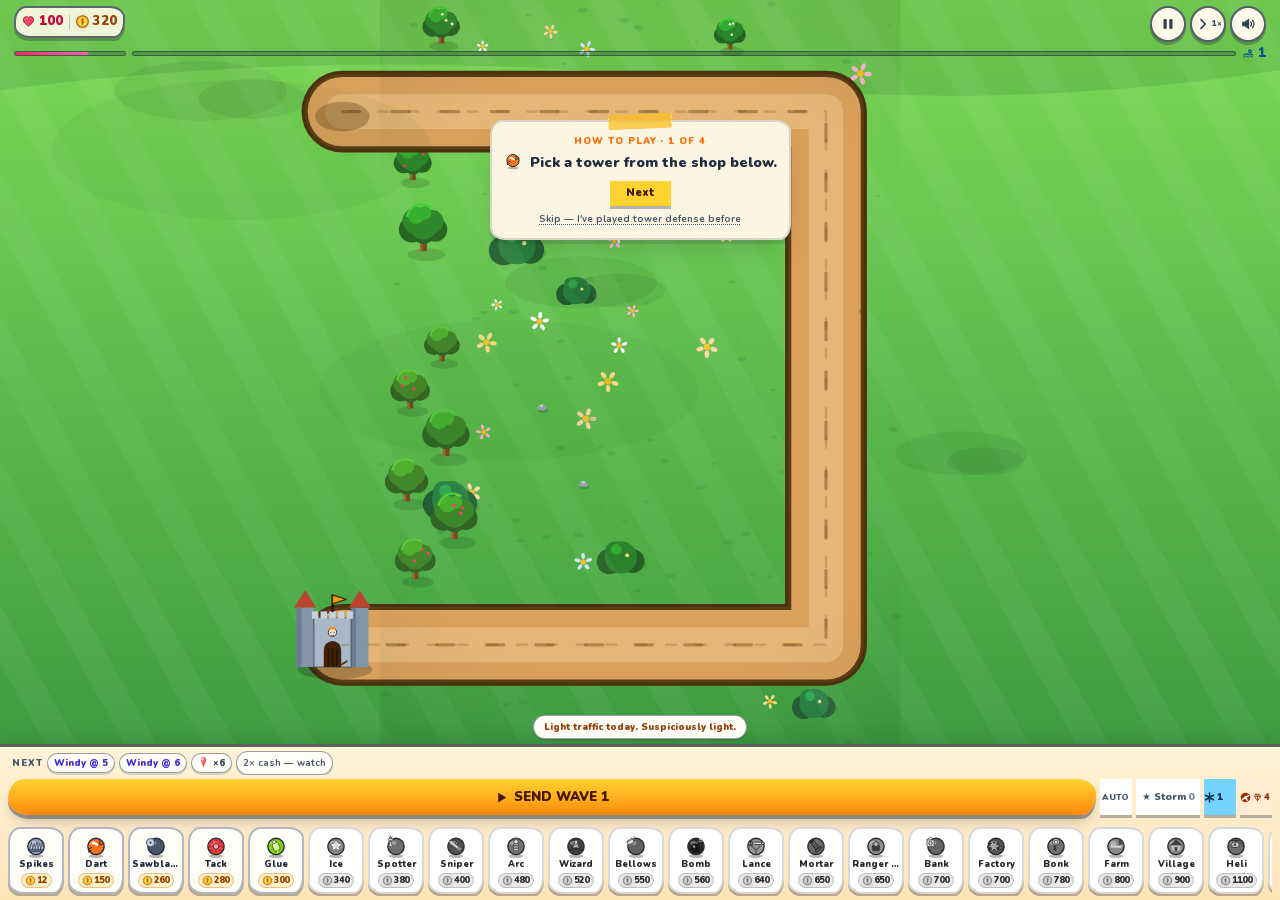
==== index.html @ fa5274ad "Deploy Balloon Burst 2.4.0 (from modern-tower-defense-app@1012076)" ====
<!doctype html>
<html lang="en">
  <head>
    <meta charset="UTF-8" />
    <meta name="viewport" content="width=device-width, initial-scale=1, viewport-fit=cover" />
    <meta name="theme-color" content="#57c9f5" />
    <meta name="apple-mobile-web-app-capable" content="yes" />
    <meta name="apple-mobile-web-app-status-bar-style" content="black-translucent" />
    <meta name="mobile-web-app-capable" content="yes" />
    <title>Balloon Burst: Tower Defense</title>
    <meta http-equiv="Content-Security-Policy" content="default-src 'self'; script-src 'self' 'sha256-spXCdUlXPp/9Qru5QuK7AdEMjbovnQ4/LPw3PvFLKKo='; style-src 'self' 'unsafe-inline'; img-src 'self' data:; font-src 'self'; connect-src 'self' data: blob:; media-src 'none'; object-src 'none'; base-uri 'self'; form-action 'none'; manifest-src 'self'" />
    <meta name="description" content="Pop them all before they reach the castle! A cheerful balloon-popping tower defense game." />
    <link rel="canonical" href="https://nickaisbitt.github.io/balloonburst-game/" />
    <script type="application/ld+json">
      {
        "@context": "https://schema.org",
        "@type": "VideoGame",
        "name": "Balloon Burst — Tower Defense",
        "url": "https://nickaisbitt.github.io/balloonburst-game/",
        "image": "https://nickaisbitt.github.io/balloonburst-game/og-image.png",
        "description": "A cheerful balloon-popping tower defense game across 123 handmade maps. Plays instantly in the browser, progress stays on your device.",
        "genre": ["Tower Defense", "Casual"],
        "gamePlatform": ["Web Browser"],
        "applicationCategory": "Game",
        "operatingSystem": "Any",
        "playMode": "SinglePlayer",
        "inLanguage": ["en", "es", "fr", "de"],
        "offers": { "@type": "Offer", "price": "0", "priceCurrency": "USD" },
        "author": { "@type": "Person", "name": "nickaisbitt" }
      }
    </script>
    <link rel="icon" type="image/svg+xml" href="data:image/svg+xml,%3Csvg xmlns='http://www.w3.org/2000/svg' viewBox='0 0 24 30'%3E%3Cpath d='M12 2 C19 2.4 20 12 12 22 C4 12 5 2.4 12 2 Z' fill='%23f43f5e'/%3E%3Cpath d='M10 21.4 L14 21.4 L12 25.6 Z' fill='%23c92b2b'/%3E%3Cellipse cx='8.6' cy='7.4' rx='2.4' ry='1.2' fill='rgba(255,255,255,0.75)' transform='rotate(-35 8.6 7.4)'/%3E%3C/svg%3E" />
    <link rel="apple-touch-icon" href="./icon-180.png" />
    <link rel="manifest" href="./manifest.webmanifest" />
    <!-- iOS standalone launch images (generated by scripts/make_startup_images.py
         from scripts/startup-card.html — re-run + re-paste this block when the
         boot paint visual changes). Missing matches fall back to a white flash,
         so the set covers the current-selling iOS lineup + recent iPhones +
         common iPads, portrait only. -->
    <link rel="apple-touch-startup-image" media="(device-width: 440px) and (device-height: 956px) and (-webkit-device-pixel-ratio: 3)" href="./startup/startup-1320x2868.png" />
    <link rel="apple-touch-startup-image" media="(device-width: 430px) and (device-height: 932px) and (-webkit-device-pixel-ratio: 3)" href="./startup/startup-1290x2796.png" />
    <link rel="apple-touch-startup-image" media="(device-width: 428px) and (device-height: 926px) and (-webkit-device-pixel-ratio: 3)" href="./startup/startup-1284x2778.png" />
    <link rel="apple-touch-startup-image" media="(device-width: 402px) and (device-height: 874px) and (-webkit-device-pixel-ratio: 3)" href="./startup/startup-1206x2622.png" />
    <link rel="apple-touch-startup-image" media="(device-width: 393px) and (device-height: 852px) and (-webkit-device-pixel-ratio: 3)" href="./startup/startup-1179x2556.png" />
    <link rel="apple-touch-startup-image" media="(device-width: 390px) and (device-height: 844px) and (-webkit-device-pixel-ratio: 3)" href="./startup/startup-1170x2532.png" />
    <link rel="apple-touch-startup-image" media="(device-width: 375px) and (device-height: 812px) and (-webkit-device-pixel-ratio: 3)" href="./startup/startup-1125x2436.png" />
    <link rel="apple-touch-startup-image" media="(device-width: 375px) and (device-height: 812px) and (-webkit-device-pixel-ratio: 2)" href="./startup/startup-750x1624.png" />
    <link rel="apple-touch-startup-image" media="(device-width: 414px) and (device-height: 896px) and (-webkit-device-pixel-ratio: 3)" href="./startup/startup-1242x2688.png" />
    <link rel="apple-touch-startup-image" media="(device-width: 414px) and (device-height: 896px) and (-webkit-device-pixel-ratio: 2)" href="./startup/startup-828x1792.png" />
    <link rel="apple-touch-startup-image" media="(device-width: 375px) and (device-height: 667px) and (-webkit-device-pixel-ratio: 2)" href="./startup/startup-750x1334.png" />
    <link rel="apple-touch-startup-image" media="(device-width: 744px) and (device-height: 1133px) and (-webkit-device-pixel-ratio: 2)" href="./startup/startup-1488x2266.png" />
    <link rel="apple-touch-startup-image" media="(device-width: 820px) and (device-height: 1180px) and (-webkit-device-pixel-ratio: 2)" href="./startup/startup-1640x2360.png" />
    <link rel="apple-touch-startup-image" media="(device-width: 834px) and (device-height: 1194px) and (-webkit-device-pixel-ratio: 2)" href="./startup/startup-1668x2388.png" />
    <link rel="apple-touch-startup-image" media="(device-width: 834px) and (device-height: 1210px) and (-webkit-device-pixel-ratio: 2)" href="./startup/startup-1668x2420.png" />
    <link rel="apple-touch-startup-image" media="(device-width: 1024px) and (device-height: 1366px) and (-webkit-device-pixel-ratio: 2)" href="./startup/startup-2048x2732.png" />
    <link rel="apple-touch-startup-image" media="(device-width: 1032px) and (device-height: 1376px) and (-webkit-device-pixel-ratio: 2)" href="./startup/startup-2064x2752.png" />
    <meta property="og:title" content="Balloon Burst" />
    <meta property="og:description" content="Cheerful balloon-popping tower defense. Pop them all before they reach the castle!" />
    <meta property="og:type" content="website" />
    <!-- og-image.png is regenerated by scripts/make_og_image.py (1200x630). -->
    <meta property="og:image" content="https://nickaisbitt.github.io/balloonburst-game/og-image.png" />
    <meta name="twitter:card" content="summary_large_image" />
    <meta name="twitter:title" content="Balloon Burst" />
    <meta name="twitter:description" content="Cheerful balloon-popping tower defense. Pop them all before they reach the castle!" />
    <meta name="twitter:image" content="https://nickaisbitt.github.io/balloonburst-game/og-image.png" />
    <style>
      /* First-paint chrome: match the sky (#57c9f5 = body sky in index.css)
         before React mounts. This rule must stay outside any cascade layer —
         index.css sets the same background in a "base" layer, and layered
         rules lose to unlayered ones regardless of sheet order. */
      html, body { margin: 0; background: #57c9f5; }
      #boot-logo {
        position: fixed; inset: 0; display: flex; flex-direction: column;
        align-items: center; justify-content: center; gap: 14px;
        font-family: system-ui, sans-serif; color: #fff;
        -webkit-user-select: none; user-select: none;
      }
      #boot-logo .b { animation: bootbob 1.1s ease-in-out infinite; }
      #boot-logo .b:nth-child(2) { animation-delay: 0.15s; }
      #boot-logo .b:nth-child(3) { animation-delay: 0.3s; }
      @keyframes bootbob { 0%,100% { transform: translateY(0); } 50% { transform: translateY(-8px); } }
      @media (prefers-reduced-motion: reduce) { #boot-logo .b { animation: none; } }
    </style>
    <script type="module" crossorigin src="./assets/index-CwzRM0l-.js"></script>
    <link rel="stylesheet" crossorigin href="./assets/index-DedmgFKP.css">
  </head>
  <body>
    <div id="root"></div>
    <!-- Crawlable + no-JS fallback (audit 49): the game is a full-screen
         canvas SPA, so this is the only static explanatory content. -->
    <noscript>
      <div style="max-width: 40rem; margin: 2rem auto; padding: 0 1.25rem; font-family: system-ui, sans-serif; color: #1e293b; line-height: 1.6;">
        <h1>Balloon Burst — Tower Defense</h1>
        <p>Balloon Burst is a free, cheerful balloon-popping tower defense game that plays right in your browser — no account, no download, nothing to install. JavaScript is required to play.</p>
        <h2>How to play</h2>
        <ul>
          <li>Balloons follow the path toward your castle. Tap a tower, then tap the map to place it — every balloon you pop earns cash.</li>
          <li>Spend cash on more towers or upgrades. 20 towers, from simple darts to spike factories, wizards and heroes.</li>
          <li>Survive every wave to win the map. 123 handmade maps across 10 worlds, three difficulties, daily challenges, weekly cups and weekend tournaments.</li>
        </ul>
        <h2>Features</h2>
        <ul>
          <li>Plays instantly, even on older phones — one small file, no loading screens.</li>
          <li>Your progress stays on your device. No account, no sign-up, no tracking on the web version.</li>
          <li>Offline-friendly: install it as an app and it runs without a network.</li>
          <li>Available in English, Español, Français and Deutsch.</li>
        </ul>
      </div>
    </noscript>
    <div id="boot-logo" aria-hidden="true">
      <svg width="88" height="106" viewBox="0 0 88 106">
        <g class="b"><path d="M16 4 C30 5 31 20 16 36 C1 20 2 5 16 4 Z" fill="#f43f5e"/><path d="M13 33 L19 33 L16 41 Z" fill="#c92b2b"/><ellipse cx="10.5" cy="11.5" rx="4.4" ry="2.2" fill="rgba(255,255,255,0.75)" transform="rotate(-35 10.5 11.5)"/></g>
        <g class="b"><path d="M44 4 C58 5 59 20 44 36 C29 20 30 5 44 4 Z" fill="#fbbf24"/><path d="M41 33 L47 33 L44 41 Z" fill="#d97706"/><ellipse cx="38.5" cy="11.5" rx="4.4" ry="2.2" fill="rgba(255,255,255,0.75)" transform="rotate(-35 38.5 11.5)"/></g>
        <g class="b"><path d="M72 4 C86 5 87 20 72 36 C57 20 58 5 72 4 Z" fill="#38bdf8"/><path d="M69 33 L75 33 L72 41 Z" fill="#0284c7"/><ellipse cx="66.5" cy="11.5" rx="4.4" ry="2.2" fill="rgba(255,255,255,0.75)" transform="rotate(-35 66.5 11.5)"/></g>
      </svg>
      <div style="font-weight:900; font-size:15px; letter-spacing:0.14em;">BALLOON BURST</div>
    </div>
    <script>
      // Remove the boot paint the moment React takes over.
      window.addEventListener("DOMContentLoaded", function () {
        requestAnimationFrame(function () {
          requestAnimationFrame(function () {
            var b = document.getElementById("boot-logo");
            if (b) b.remove();
          });
        });
      });
    </script>
  </body>
</html>
---- assets/index-DedmgFKP.css ----
@layer properties{@supports (((-webkit-hyphens:none)) and (not (margin-trim:inline))) or ((-moz-orient:inline) and (not (color:rgb(from red r g b)))){*,:before,:after,::backdrop{--tw-translate-x:0;--tw-translate-y:0;--tw-translate-z:0;--tw-scale-x:1;--tw-scale-y:1;--tw-scale-z:1;--tw-rotate-x:initial;--tw-rotate-y:initial;--tw-rotate-z:initial;--tw-skew-x:initial;--tw-skew-y:initial;--tw-scroll-snap-strictness:proximity;--tw-space-y-reverse:0;--tw-border-style:solid;--tw-gradient-position:initial;--tw-gradient-from:#0000;--tw-gradient-via:#0000;--tw-gradient-to:#0000;--tw-gradient-stops:initial;--tw-gradient-via-stops:initial;--tw-gradient-from-position:0%;--tw-gradient-via-position:50%;--tw-gradient-to-position:100%;--tw-leading:initial;--tw-font-weight:initial;--tw-tracking:initial;--tw-ordinal:initial;--tw-slashed-zero:initial;--tw-numeric-figure:initial;--tw-numeric-spacing:initial;--tw-numeric-fraction:initial;--tw-shadow:0 0 #0000;--tw-shadow-color:initial;--tw-shadow-alpha:100%;--tw-inset-shadow:0 0 #0000;--tw-inset-shadow-color:initial;--tw-inset-shadow-alpha:100%;--tw-ring-color:initial;--tw-ring-shadow:0 0 #0000;--tw-inset-ring-color:initial;--tw-inset-ring-shadow:0 0 #0000;--tw-ring-inset:initial;--tw-ring-offset-width:0px;--tw-ring-offset-color:#fff;--tw-ring-offset-shadow:0 0 #0000;--tw-outline-style:solid;--tw-blur:initial;--tw-brightness:initial;--tw-contrast:initial;--tw-grayscale:initial;--tw-hue-rotate:initial;--tw-invert:initial;--tw-opacity:initial;--tw-saturate:initial;--tw-sepia:initial;--tw-drop-shadow:initial;--tw-drop-shadow-color:initial;--tw-drop-shadow-alpha:100%;--tw-drop-shadow-size:initial;--tw-backdrop-blur:initial;--tw-backdrop-brightness:initial;--tw-backdrop-contrast:initial;--tw-backdrop-grayscale:initial;--tw-backdrop-hue-rotate:initial;--tw-backdrop-invert:initial;--tw-backdrop-opacity:initial;--tw-backdrop-saturate:initial;--tw-backdrop-sepia:initial;--tw-duration:initial;--tw-ease:initial}}}@layer theme{:root,:host{--font-sans:"Nunito",ui-sans-serif,system-ui,-apple-system,sans-serif;--font-mono:ui-monospace,SFMono-Regular,Menlo,Monaco,Consolas,"Liberation Mono","Courier New",monospace;--color-red-600:oklch(57.7% .245 27.325);--color-orange-100:oklch(95.4% .038 75.164);--color-orange-300:oklch(83.7% .128 66.29);--color-orange-400:oklch(75% .183 55.934);--color-orange-500:oklch(70.5% .213 47.604);--color-orange-600:oklch(64.6% .222 41.116);--color-orange-700:oklch(55.3% .195 38.402);--color-orange-800:oklch(47% .157 37.304);--color-orange-900:oklch(40.8% .123 38.172);--color-orange-950:oklch(26.6% .079 36.259);--color-amber-50:oklch(98.7% .022 95.277);--color-amber-100:oklch(96.2% .059 95.617);--color-amber-200:oklch(92.4% .12 95.746);--color-amber-300:oklch(87.9% .169 91.605);--color-amber-400:oklch(82.8% .189 84.429);--color-amber-600:oklch(66.6% .179 58.318);--color-amber-700:oklch(55.5% .163 48.998);--color-amber-800:oklch(47.3% .137 46.201);--color-amber-900:oklch(41.4% .112 45.904);--color-amber-950:oklch(27.9% .077 45.635);--color-emerald-50:oklch(97.9% .021 166.113);--color-emerald-100:oklch(95% .052 163.051);--color-emerald-200:oklch(90.5% .093 164.15);--color-emerald-300:oklch(84.5% .143 164.978);--color-emerald-400:oklch(76.5% .177 163.223);--color-emerald-500:oklch(69.6% .17 162.48);--color-emerald-600:oklch(59.6% .145 163.225);--color-emerald-700:oklch(50.8% .118 165.612);--color-emerald-800:oklch(43.2% .095 166.913);--color-emerald-900:oklch(37.8% .077 168.94);--color-emerald-950:oklch(26.2% .051 172.552);--color-teal-100:oklch(95.3% .051 180.801);--color-teal-200:oklch(91% .096 180.426);--color-teal-700:oklch(51.1% .096 186.391);--color-teal-800:oklch(43.7% .078 188.216);--color-teal-900:oklch(38.6% .063 188.416);--color-cyan-700:oklch(52% .105 223.128);--color-sky-50:oklch(97.7% .013 236.62);--color-sky-100:oklch(95.1% .026 236.824);--color-sky-200:oklch(90.1% .058 230.902);--color-sky-300:oklch(82.8% .111 230.318);--color-sky-400:oklch(74.6% .16 232.661);--color-sky-500:oklch(68.5% .169 237.323);--color-sky-600:oklch(58.8% .158 241.966);--color-sky-700:oklch(50% .134 242.749);--color-sky-800:oklch(44.3% .11 240.79);--color-sky-900:oklch(39.1% .09 240.876);--color-sky-950:oklch(29.3% .066 243.157);--color-indigo-50:oklch(96.2% .018 272.314);--color-indigo-100:oklch(93% .034 272.788);--color-indigo-200:oklch(87% .065 274.039);--color-indigo-400:oklch(67.3% .182 276.935);--color-indigo-500:oklch(58.5% .233 277.117);--color-indigo-600:oklch(51.1% .262 276.966);--color-indigo-700:oklch(45.7% .24 277.023);--color-indigo-800:oklch(39.8% .195 277.366);--color-indigo-900:oklch(35.9% .144 278.697);--color-indigo-950:oklch(25.7% .09 281.288);--color-violet-500:oklch(60.6% .25 292.717);--color-purple-100:oklch(94.6% .033 307.174);--color-purple-300:oklch(82.7% .119 306.383);--color-purple-700:oklch(49.6% .265 301.924);--color-purple-800:oklch(43.8% .218 303.724);--color-purple-900:oklch(38.1% .176 304.987);--color-purple-950:oklch(29.1% .149 302.717);--color-pink-400:oklch(71.8% .202 349.761);--color-rose-50:oklch(96.9% .015 12.422);--color-rose-100:oklch(94.1% .03 12.58);--color-rose-200:oklch(89.2% .058 10.001);--color-rose-300:oklch(81% .117 11.638);--color-rose-400:oklch(71.2% .194 13.428);--color-rose-500:oklch(64.5% .246 16.439);--color-rose-600:oklch(58.6% .253 17.585);--color-rose-700:oklch(51.4% .222 16.935);--color-rose-800:oklch(45.5% .188 13.697);--color-rose-900:oklch(41% .159 10.272);--color-rose-950:oklch(27.1% .105 12.094);--color-slate-50:oklch(98.4% .003 247.858);--color-slate-100:oklch(96.8% .007 247.896);--color-slate-200:oklch(92.9% .013 255.508);--color-slate-300:oklch(86.9% .022 252.894);--color-slate-400:oklch(70.4% .04 256.788);--color-slate-500:oklch(55.4% .046 257.417);--color-slate-600:oklch(44.6% .043 257.281);--color-slate-700:oklch(37.2% .044 257.287);--color-slate-800:oklch(27.9% .041 260.031);--color-slate-900:oklch(20.8% .042 265.755);--color-black:#000;--color-white:#fff;--spacing:.25rem;--container-sm:24rem;--text-xs:.75rem;--text-xs--line-height:calc(1/.75);--text-sm:.875rem;--text-sm--line-height:calc(1.25/.875);--text-base:1rem;--text-base--line-height: 1.5 ;--text-lg:1.125rem;--text-lg--line-height:calc(1.75/1.125);--text-xl:1.25rem;--text-xl--line-height:calc(1.75/1.25);--text-2xl:1.5rem;--text-2xl--line-height:calc(2/1.5);--text-3xl:1.875rem;--text-3xl--line-height: 1.2 ;--font-weight-bold:700;--font-weight-black:900;--tracking-wide:.025em;--tracking-wider:.05em;--tracking-widest:.1em;--leading-tight:1.25;--leading-snug:1.375;--radius-sm:.25rem;--radius-md:.375rem;--radius-lg:.5rem;--radius-xl:.75rem;--radius-2xl:1rem;--radius-3xl:1.5rem;--drop-shadow-sm:0 1px 2px #00000026;--drop-shadow-lg:0 4px 4px #00000026;--ease-in:cubic-bezier(.4,0,1,1);--ease-out:cubic-bezier(0,0,.2,1);--ease-in-out:cubic-bezier(.4,0,.2,1);--animate-ping:ping 1s cubic-bezier(0,0,.2,1)infinite;--animate-pulse:pulse 2s cubic-bezier(.4,0,.6,1)infinite;--default-transition-duration:.15s;--default-transition-timing-function:cubic-bezier(.4,0,.2,1);--default-font-family:var(--font-sans);--default-mono-font-family:var(--font-mono);--font-display:"Fredoka","Nunito",ui-sans-serif,system-ui,sans-serif;--animate-float:float 6s ease-in-out infinite;--animate-float-slow:float 9s ease-in-out infinite;--animate-pop:pop .35s cubic-bezier(.34,1.56,.64,1);--animate-rise:rise .5s cubic-bezier(.22,1,.36,1);--animate-drift:drift 26s linear infinite alternate;--animate-drift-slow:drift 38s linear infinite alternate;--animate-wag:wag 1.6s ease-in-out infinite;--animate-menufloat:menufloat 11s ease-in-out infinite;--animate-skybob:skybob 5.5s ease-in-out infinite;--animate-skybob-slow:skybob 8s ease-in-out infinite}}@layer base{*,:after,:before,::backdrop{box-sizing:border-box;border:0 solid;margin:0;padding:0}::file-selector-button{box-sizing:border-box;border:0 solid;margin:0;padding:0}html,:host{-webkit-text-size-adjust:100%;tab-size:4;line-height:1.5;font-family:var(--default-font-family,ui-sans-serif,system-ui,sans-serif,"Apple Color Emoji","Segoe UI Emoji","Segoe UI Symbol","Noto Color Emoji");font-feature-settings:var(--default-font-feature-settings,normal);font-variation-settings:var(--default-font-variation-settings,normal);-webkit-tap-highlight-color:transparent}hr{height:0;color:inherit;border-top-width:1px}abbr:where([title]){-webkit-text-decoration:underline dotted;text-decoration:underline dotted}h1,h2,h3,h4,h5,h6{font-size:inherit;font-weight:inherit}a{color:inherit;-webkit-text-decoration:inherit;text-decoration:inherit}b,strong{font-weight:bolder}code,kbd,samp,pre{font-family:var(--default-mono-font-family,ui-monospace,SFMono-Regular,Menlo,Monaco,Consolas,"Liberation Mono","Courier New",monospace);font-feature-settings:var(--default-mono-font-feature-settings,normal);font-variation-settings:var(--default-mono-font-variation-settings,normal);font-size:1em}small{font-size:80%}sub,sup{vertical-align:baseline;font-size:75%;line-height:0;position:relative}sub{bottom:-.25em}sup{top:-.5em}table{text-indent:0;border-color:inherit;border-collapse:collapse}:-moz-focusring{outline:auto}progress{vertical-align:baseline}summary{display:list-item}ol,ul,menu{list-style:none}img,svg,video,canvas,audio,iframe,embed,object{vertical-align:middle;display:block}img,video{max-width:100%;height:auto}button,input,select,optgroup,textarea{font:inherit;font-feature-settings:inherit;font-variation-settings:inherit;letter-spacing:inherit;color:inherit;opacity:1;background-color:#0000;border-radius:0}::file-selector-button{font:inherit;font-feature-settings:inherit;font-variation-settings:inherit;letter-spacing:inherit;color:inherit;opacity:1;background-color:#0000;border-radius:0}:where(select:is([multiple],[size])) optgroup{font-weight:bolder}:where(select:is([multiple],[size])) optgroup option{padding-inline-start:20px}::file-selector-button{margin-inline-end:4px}::placeholder{opacity:1}@supports (not ((-webkit-appearance:-apple-pay-button))) or (contain-intrinsic-size:1px){::placeholder{color:currentColor}@supports (color:color-mix(in lab,red,red)){::placeholder{color:color-mix(in oklab,currentcolor 50%,transparent)}}}textarea{resize:vertical}::-webkit-search-decoration{-webkit-appearance:none}::-webkit-date-and-time-value{min-height:1lh;text-align:inherit}::-webkit-datetime-edit{display:inline-flex}::-webkit-datetime-edit-fields-wrapper{padding:0}::-webkit-datetime-edit{padding-block:0}::-webkit-datetime-edit-year-field{padding-block:0}::-webkit-datetime-edit-month-field{padding-block:0}::-webkit-datetime-edit-day-field{padding-block:0}::-webkit-datetime-edit-hour-field{padding-block:0}::-webkit-datetime-edit-minute-field{padding-block:0}::-webkit-datetime-edit-second-field{padding-block:0}::-webkit-datetime-edit-millisecond-field{padding-block:0}::-webkit-datetime-edit-meridiem-field{padding-block:0}::-webkit-calendar-picker-indicator{line-height:1}:-moz-ui-invalid{box-shadow:none}button,input:where([type=button],[type=reset],[type=submit]){appearance:button}::file-selector-button{appearance:button}::-webkit-inner-spin-button{height:auto}::-webkit-outer-spin-button{height:auto}[hidden]:where(:not([hidden=until-found])){display:none!important}html,body,#root{height:100%}body{font-family:var(--font-sans);color:#fff;overscroll-behavior:none;-webkit-font-smoothing:antialiased;text-rendering:optimizeLegibility;background-color:#57c9f5;margin:0}*{-webkit-tap-highlight-color:transparent}}@layer components;@layer utilities{.pointer-events-auto{pointer-events:auto}.pointer-events-none{pointer-events:none}.collapse{visibility:collapse}.invisible{visibility:hidden}.invisible\!{visibility:hidden!important}.visible{visibility:visible}.sr-only{clip-path:inset(50%);white-space:nowrap;border-width:0;width:1px;height:1px;margin:-1px;padding:0;position:absolute;overflow:hidden}.absolute{position:absolute}.fixed{position:fixed}.relative{position:relative}.static{position:static}.sticky{position:sticky}.inset-0{inset:calc(var(--spacing)*0)}.inset-x-0{inset-inline:calc(var(--spacing)*0)}.inset-x-1\.5{inset-inline:calc(var(--spacing)*1.5)}.-top-1{top:calc(var(--spacing)*-1)}.-top-1\.5{top:calc(var(--spacing)*-1.5)}.-top-2{top:calc(var(--spacing)*-2)}.-top-3\.5{top:calc(var(--spacing)*-3.5)}.-top-4{top:calc(var(--spacing)*-4)}.-top-8{top:calc(var(--spacing)*-8)}.-top-\[7px\]{top:-7px}.top-0{top:calc(var(--spacing)*0)}.top-0\.5{top:calc(var(--spacing)*.5)}.top-1{top:calc(var(--spacing)*1)}.top-1\.5{top:calc(var(--spacing)*1.5)}.top-1\/2{top:50%}.top-3{top:calc(var(--spacing)*3)}.top-5{top:calc(var(--spacing)*5)}.top-10{top:calc(var(--spacing)*10)}.top-\[5\%\]{top:5%}.top-\[6px\]{top:6px}.top-\[14px\]{top:14px}.top-\[16\%\]{top:16%}.top-\[16px\]{top:16px}.top-\[24px\]{top:24px}.top-\[38px\]{top:38px}.top-full{top:100%}.-right-1{right:calc(var(--spacing)*-1)}.-right-1\.5{right:calc(var(--spacing)*-1.5)}.right-0{right:calc(var(--spacing)*0)}.right-0\.5{right:calc(var(--spacing)*.5)}.right-1{right:calc(var(--spacing)*1)}.right-1\.5{right:calc(var(--spacing)*1.5)}.right-2{right:calc(var(--spacing)*2)}.right-3{right:calc(var(--spacing)*3)}.right-\[-10\%\]{right:-10%}.right-\[-30px\]{right:-30px}.right-\[1px\]{right:1px}.right-\[13px\]{right:13px}.right-\[16px\]{right:16px}.right-\[48px\]{right:48px}.-bottom-16{bottom:calc(var(--spacing)*-16)}.-bottom-24{bottom:calc(var(--spacing)*-24)}.bottom-0{bottom:calc(var(--spacing)*0)}.bottom-2{bottom:calc(var(--spacing)*2)}.bottom-\[2px\]{bottom:2px}.left-0{left:calc(var(--spacing)*0)}.left-1\/2{left:50%}.left-2{left:calc(var(--spacing)*2)}.left-3{left:calc(var(--spacing)*3)}.left-\[2px\]{left:2px}.left-\[6px\]{left:6px}.left-\[17px\]{left:17px}.z-10{z-index:10}.z-20{z-index:20}.z-30{z-index:30}.z-40{z-index:40}.z-50{z-index:50}.z-\[5\]{z-index:5}.z-\[60\]{z-index:60}.z-\[65\]{z-index:65}.z-\[70\]{z-index:70}.order-first{order:-9999}.container{width:100%}@media(min-width:40rem){.container{max-width:40rem}}@media(min-width:48rem){.container{max-width:48rem}}@media(min-width:64rem){.container{max-width:64rem}}@media(min-width:80rem){.container{max-width:80rem}}@media(min-width:96rem){.container{max-width:96rem}}.m-auto{margin:auto}.mx-1{margin-inline:calc(var(--spacing)*1)}.mx-auto{margin-inline:auto}.-mt-11{margin-top:calc(var(--spacing)*-11)}.-mt-12{margin-top:calc(var(--spacing)*-12)}.mt-0\.5{margin-top:calc(var(--spacing)*.5)}.mt-1{margin-top:calc(var(--spacing)*1)}.mt-1\.5{margin-top:calc(var(--spacing)*1.5)}.mt-2{margin-top:calc(var(--spacing)*2)}.mt-2\.5{margin-top:calc(var(--spacing)*2.5)}.mt-3{margin-top:calc(var(--spacing)*3)}.mt-3\.5{margin-top:calc(var(--spacing)*3.5)}.mt-4{margin-top:calc(var(--spacing)*4)}.mt-5{margin-top:calc(var(--spacing)*5)}.mr-1{margin-right:calc(var(--spacing)*1)}.mr-1\.5{margin-right:calc(var(--spacing)*1.5)}.-mb-1{margin-bottom:calc(var(--spacing)*-1)}.mb-0\.5{margin-bottom:calc(var(--spacing)*.5)}.mb-1{margin-bottom:calc(var(--spacing)*1)}.mb-1\.5{margin-bottom:calc(var(--spacing)*1.5)}.mb-2{margin-bottom:calc(var(--spacing)*2)}.mb-2\.5{margin-bottom:calc(var(--spacing)*2.5)}.mb-3{margin-bottom:calc(var(--spacing)*3)}.mb-5{margin-bottom:calc(var(--spacing)*5)}.ml-0\.5{margin-left:calc(var(--spacing)*.5)}.ml-1{margin-left:calc(var(--spacing)*1)}.ml-1\.5{margin-left:calc(var(--spacing)*1.5)}.ml-auto{margin-left:auto}.line-clamp-2{-webkit-line-clamp:2;-webkit-box-orient:vertical;display:-webkit-box;overflow:hidden}.block{display:block}.contents{display:contents}.flex{display:flex}.grid{display:grid}.hidden{display:none}.inline{display:inline}.inline-block{display:inline-block}.inline-flex{display:inline-flex}.table{display:table}.h-1\.5{height:calc(var(--spacing)*1.5)}.h-2{height:calc(var(--spacing)*2)}.h-3{height:calc(var(--spacing)*3)}.h-3\.5{height:calc(var(--spacing)*3.5)}.h-4\.5{height:calc(var(--spacing)*4.5)}.h-5{height:calc(var(--spacing)*5)}.h-6{height:calc(var(--spacing)*6)}.h-7{height:calc(var(--spacing)*7)}.h-8{height:calc(var(--spacing)*8)}.h-9{height:calc(var(--spacing)*9)}.h-11{height:calc(var(--spacing)*11)}.h-12{height:calc(var(--spacing)*12)}.h-16{height:calc(var(--spacing)*16)}.h-36{height:calc(var(--spacing)*36)}.h-40{height:calc(var(--spacing)*40)}.h-\[5px\]{height:5px}.h-\[7px\]{height:7px}.h-\[14px\]{height:14px}.h-\[24px\]{height:24px}.h-\[46px\]{height:46px}.h-\[56px\]{height:56px}.h-\[64px\]{height:64px}.h-\[100dvh\]{height:100dvh}.h-\[300px\]{height:300px}.h-auto{height:auto}.h-full{height:100%}.max-h-full{max-height:100%}.min-h-0{min-height:calc(var(--spacing)*0)}.min-h-\[20px\]{min-height:20px}.min-h-\[32px\]{min-height:32px}.min-h-\[64px\]{min-height:64px}.min-h-\[124px\]{min-height:124px}.min-h-screen{min-height:100vh}.w-1{width:calc(var(--spacing)*1)}.w-1\.5{width:calc(var(--spacing)*1.5)}.w-2{width:calc(var(--spacing)*2)}.w-3{width:calc(var(--spacing)*3)}.w-3\.5{width:calc(var(--spacing)*3.5)}.w-4{width:calc(var(--spacing)*4)}.w-5{width:calc(var(--spacing)*5)}.w-6{width:calc(var(--spacing)*6)}.w-7{width:calc(var(--spacing)*7)}.w-8{width:calc(var(--spacing)*8)}.w-9{width:calc(var(--spacing)*9)}.w-10{width:calc(var(--spacing)*10)}.w-11{width:calc(var(--spacing)*11)}.w-12{width:calc(var(--spacing)*12)}.w-14{width:calc(var(--spacing)*14)}.w-28{width:calc(var(--spacing)*28)}.w-\[5px\]{width:5px}.w-\[56px\]{width:56px}.w-\[86px\]{width:86px}.w-\[90\%\]{width:90%}.w-\[130\%\]{width:130%}.w-\[142px\]{width:142px}.w-\[150px\]{width:150px}.w-fit{width:fit-content}.w-full{width:100%}.w-px{width:1px}.max-w-\[92vw\]{max-width:92vw}.max-w-\[220px\]{max-width:220px}.max-w-\[300px\]{max-width:300px}.max-w-\[310px\]{max-width:310px}.max-w-\[320px\]{max-width:320px}.max-w-\[340px\]{max-width:340px}.max-w-\[400px\]{max-width:400px}.max-w-full{max-width:100%}.max-w-sm{max-width:var(--container-sm)}.min-w-0{min-width:calc(var(--spacing)*0)}.min-w-\[52px\]{min-width:52px}.flex-1{flex:1}.flex-shrink,.shrink{flex-shrink:1}.shrink-0{flex-shrink:0}.grow{flex-grow:1}.origin-bottom{transform-origin:bottom}.-translate-x-1\/2{--tw-translate-x: -50% ;translate:var(--tw-translate-x)var(--tw-translate-y)}.-translate-x-\[2px\]{--tw-translate-x: -2px ;translate:var(--tw-translate-x)var(--tw-translate-y)}.-translate-x-full{--tw-translate-x:-100%;translate:var(--tw-translate-x)var(--tw-translate-y)}.-translate-y-0\.5{--tw-translate-y:calc(var(--spacing)*-.5);translate:var(--tw-translate-x)var(--tw-translate-y)}.-translate-y-1{--tw-translate-y:calc(var(--spacing)*-1);translate:var(--tw-translate-x)var(--tw-translate-y)}.scale-75{--tw-scale-x:75%;--tw-scale-y:75%;--tw-scale-z:75%;scale:var(--tw-scale-x)var(--tw-scale-y)}.scale-105{--tw-scale-x:105%;--tw-scale-y:105%;--tw-scale-z:105%;scale:var(--tw-scale-x)var(--tw-scale-y)}.scale-110{--tw-scale-x:110%;--tw-scale-y:110%;--tw-scale-z:110%;scale:var(--tw-scale-x)var(--tw-scale-y)}.scale-\[0\.98\]{scale:.98}.-rotate-1{rotate:-1deg}.-rotate-2{rotate:-2deg}.-rotate-3{rotate:-3deg}.-rotate-6{rotate:-6deg}.-rotate-\[0\.3deg\]{rotate:-.3deg}.-rotate-\[0\.4deg\]{rotate:-.4deg}.-rotate-\[0\.5deg\]{rotate:-.5deg}.-rotate-\[0\.6deg\]{rotate:-.6deg}.-rotate-\[2\.5deg\]{rotate:-2.5deg}.-rotate-\[8deg\]{rotate:-8deg}.rotate-\[0\.5deg\]{rotate:.5deg}.rotate-\[0\.7deg\]{rotate:.7deg}.rotate-\[2\.5deg\]{rotate:2.5deg}.rotate-\[3deg\]{rotate:3deg}.rotate-\[7deg\]{rotate:7deg}.transform{transform:var(--tw-rotate-x,)var(--tw-rotate-y,)var(--tw-rotate-z,)var(--tw-skew-x,)var(--tw-skew-y,)}.animate-drift{animation:var(--animate-drift)}.animate-drift-slow{animation:var(--animate-drift-slow)}.animate-float{animation:var(--animate-float)}.animate-float-slow{animation:var(--animate-float-slow)}.animate-menufloat{animation:var(--animate-menufloat)}.animate-ping{animation:var(--animate-ping)}.animate-pop{animation:var(--animate-pop)}.animate-pulse{animation:var(--animate-pulse)}.animate-rise{animation:var(--animate-rise)}.animate-skybob{animation:var(--animate-skybob)}.animate-skybob-slow{animation:var(--animate-skybob-slow)}.animate-wag{animation:var(--animate-wag)}.cursor-pointer{cursor:pointer}.touch-none{touch-action:none}.resize{resize:both}.resize-none{resize:none}.snap-x{scroll-snap-type:x var(--tw-scroll-snap-strictness)}.snap-center{scroll-snap-align:center}.list-disc{list-style-type:disc}.list-none{list-style-type:none}.grid-cols-2{grid-template-columns:repeat(2,minmax(0,1fr))}.grid-cols-3{grid-template-columns:repeat(3,minmax(0,1fr))}.grid-cols-4{grid-template-columns:repeat(4,minmax(0,1fr))}.grid-cols-7{grid-template-columns:repeat(7,minmax(0,1fr))}.grid-cols-\[repeat\(auto-fit\,minmax\(110px\,1fr\)\)\]{grid-template-columns:repeat(auto-fit,minmax(110px,1fr))}.flex-col{flex-direction:column}.flex-row-reverse{flex-direction:row-reverse}.flex-wrap{flex-wrap:wrap}.items-center{align-items:center}.items-end{align-items:flex-end}.items-start{align-items:flex-start}.items-stretch{align-items:stretch}.justify-between{justify-content:space-between}.justify-center{justify-content:center}.justify-end{justify-content:flex-end}.gap-0{gap:calc(var(--spacing)*0)}.gap-0\.5{gap:calc(var(--spacing)*.5)}.gap-1{gap:calc(var(--spacing)*1)}.gap-1\.5{gap:calc(var(--spacing)*1.5)}.gap-2{gap:calc(var(--spacing)*2)}.gap-2\.5{gap:calc(var(--spacing)*2.5)}.gap-3{gap:calc(var(--spacing)*3)}.gap-px{gap:1px}:where(.space-y-0\.5>:not(:last-child)){--tw-space-y-reverse:0;margin-block-start:calc(calc(var(--spacing)*.5)*var(--tw-space-y-reverse));margin-block-end:calc(calc(var(--spacing)*.5)*calc(1 - var(--tw-space-y-reverse)))}:where(.space-y-1>:not(:last-child)){--tw-space-y-reverse:0;margin-block-start:calc(calc(var(--spacing)*1)*var(--tw-space-y-reverse));margin-block-end:calc(calc(var(--spacing)*1)*calc(1 - var(--tw-space-y-reverse)))}:where(.space-y-1\.5>:not(:last-child)){--tw-space-y-reverse:0;margin-block-start:calc(calc(var(--spacing)*1.5)*var(--tw-space-y-reverse));margin-block-end:calc(calc(var(--spacing)*1.5)*calc(1 - var(--tw-space-y-reverse)))}.truncate{text-overflow:ellipsis;white-space:nowrap;overflow:hidden}.overflow-hidden{overflow:hidden}.overflow-x-auto{overflow-x:auto}.overflow-y-auto{overflow-y:auto}.overscroll-contain{overscroll-behavior:contain}.rounded{border-radius:.25rem}.rounded-2xl{border-radius:var(--radius-2xl)}.rounded-3xl{border-radius:var(--radius-3xl)}.rounded-\[1\.5px\]{border-radius:1.5px}.rounded-\[1px\]{border-radius:1px}.rounded-\[100\%\]{border-radius:100%}.rounded-full{border-radius:3.40282e38px}.rounded-lg{border-radius:var(--radius-lg)}.rounded-md{border-radius:var(--radius-md)}.rounded-sm{border-radius:var(--radius-sm)}.rounded-xl{border-radius:var(--radius-xl)}.rounded-t-\[26px\]{border-top-left-radius:26px;border-top-right-radius:26px}.border{border-style:var(--tw-border-style);border-width:1px}.border-2{border-style:var(--tw-border-style);border-width:2px}.border-4{border-style:var(--tw-border-style);border-width:4px}.border-\[1\.5px\]{border-style:var(--tw-border-style);border-width:1.5px}.border-\[2\.5px\]{border-style:var(--tw-border-style);border-width:2.5px}.border-\[3px\]{border-style:var(--tw-border-style);border-width:3px}.border-x-\[1\.5px\]{border-inline-style:var(--tw-border-style);border-inline-width:1.5px}.border-t-2{border-top-style:var(--tw-border-style);border-top-width:2px}.border-t-\[3px\]{border-top-style:var(--tw-border-style);border-top-width:3px}.border-b{border-bottom-style:var(--tw-border-style);border-bottom-width:1px}.border-b-2{border-bottom-style:var(--tw-border-style);border-bottom-width:2px}.border-dashed{--tw-border-style:dashed;border-style:dashed}.border-amber-400{border-color:var(--color-amber-400)}.border-amber-400\/60{border-color:#fcbb0099}@supports (color:color-mix(in lab,red,red)){.border-amber-400\/60{border-color:color-mix(in oklab,var(--color-amber-400)60%,transparent)}}.border-amber-600{border-color:var(--color-amber-600)}.border-amber-600\/40{border-color:#dd740066}@supports (color:color-mix(in lab,red,red)){.border-amber-600\/40{border-color:color-mix(in oklab,var(--color-amber-600)40%,transparent)}}.border-amber-600\/50{border-color:#dd740080}@supports (color:color-mix(in lab,red,red)){.border-amber-600\/50{border-color:color-mix(in oklab,var(--color-amber-600)50%,transparent)}}.border-amber-600\/60{border-color:#dd740099}@supports (color:color-mix(in lab,red,red)){.border-amber-600\/60{border-color:color-mix(in oklab,var(--color-amber-600)60%,transparent)}}.border-amber-600\/70{border-color:#dd7400b3}@supports (color:color-mix(in lab,red,red)){.border-amber-600\/70{border-color:color-mix(in oklab,var(--color-amber-600)70%,transparent)}}.border-amber-700\/30{border-color:#b750004d}@supports (color:color-mix(in lab,red,red)){.border-amber-700\/30{border-color:color-mix(in oklab,var(--color-amber-700)30%,transparent)}}.border-amber-700\/40{border-color:#b7500066}@supports (color:color-mix(in lab,red,red)){.border-amber-700\/40{border-color:color-mix(in oklab,var(--color-amber-700)40%,transparent)}}.border-amber-700\/50{border-color:#b7500080}@supports (color:color-mix(in lab,red,red)){.border-amber-700\/50{border-color:color-mix(in oklab,var(--color-amber-700)50%,transparent)}}.border-amber-700\/60{border-color:#b7500099}@supports (color:color-mix(in lab,red,red)){.border-amber-700\/60{border-color:color-mix(in oklab,var(--color-amber-700)60%,transparent)}}.border-amber-800\/40{border-color:#953d0066}@supports (color:color-mix(in lab,red,red)){.border-amber-800\/40{border-color:color-mix(in oklab,var(--color-amber-800)40%,transparent)}}.border-amber-800\/50{border-color:#953d0080}@supports (color:color-mix(in lab,red,red)){.border-amber-800\/50{border-color:color-mix(in oklab,var(--color-amber-800)50%,transparent)}}.border-amber-900{border-color:var(--color-amber-900)}.border-emerald-300\/40{border-color:#5ee9b566}@supports (color:color-mix(in lab,red,red)){.border-emerald-300\/40{border-color:color-mix(in oklab,var(--color-emerald-300)40%,transparent)}}.border-emerald-600\/40{border-color:#00976766}@supports (color:color-mix(in lab,red,red)){.border-emerald-600\/40{border-color:color-mix(in oklab,var(--color-emerald-600)40%,transparent)}}.border-emerald-700{border-color:var(--color-emerald-700)}.border-emerald-700\/30{border-color:#0079564d}@supports (color:color-mix(in lab,red,red)){.border-emerald-700\/30{border-color:color-mix(in oklab,var(--color-emerald-700)30%,transparent)}}.border-emerald-700\/40{border-color:#00795666}@supports (color:color-mix(in lab,red,red)){.border-emerald-700\/40{border-color:color-mix(in oklab,var(--color-emerald-700)40%,transparent)}}.border-emerald-700\/50{border-color:#00795680}@supports (color:color-mix(in lab,red,red)){.border-emerald-700\/50{border-color:color-mix(in oklab,var(--color-emerald-700)50%,transparent)}}.border-emerald-700\/60{border-color:#00795699}@supports (color:color-mix(in lab,red,red)){.border-emerald-700\/60{border-color:color-mix(in oklab,var(--color-emerald-700)60%,transparent)}}.border-emerald-700\/70{border-color:#007956b3}@supports (color:color-mix(in lab,red,red)){.border-emerald-700\/70{border-color:color-mix(in oklab,var(--color-emerald-700)70%,transparent)}}.border-emerald-800{border-color:var(--color-emerald-800)}.border-emerald-800\/40{border-color:#005f4666}@supports (color:color-mix(in lab,red,red)){.border-emerald-800\/40{border-color:color-mix(in oklab,var(--color-emerald-800)40%,transparent)}}.border-emerald-900{border-color:var(--color-emerald-900)}.border-indigo-700\/50{border-color:#432dd780}@supports (color:color-mix(in lab,red,red)){.border-indigo-700\/50{border-color:color-mix(in oklab,var(--color-indigo-700)50%,transparent)}}.border-indigo-700\/60{border-color:#432dd799}@supports (color:color-mix(in lab,red,red)){.border-indigo-700\/60{border-color:color-mix(in oklab,var(--color-indigo-700)60%,transparent)}}.border-indigo-800{border-color:var(--color-indigo-800)}.border-indigo-800\/30{border-color:#372aac4d}@supports (color:color-mix(in lab,red,red)){.border-indigo-800\/30{border-color:color-mix(in oklab,var(--color-indigo-800)30%,transparent)}}.border-indigo-800\/40{border-color:#372aac66}@supports (color:color-mix(in lab,red,red)){.border-indigo-800\/40{border-color:color-mix(in oklab,var(--color-indigo-800)40%,transparent)}}.border-indigo-900{border-color:var(--color-indigo-900)}.border-orange-600\/40{border-color:#f0510066}@supports (color:color-mix(in lab,red,red)){.border-orange-600\/40{border-color:color-mix(in oklab,var(--color-orange-600)40%,transparent)}}.border-orange-700{border-color:var(--color-orange-700)}.border-orange-900{border-color:var(--color-orange-900)}.border-purple-700\/40{border-color:#8200da66}@supports (color:color-mix(in lab,red,red)){.border-purple-700\/40{border-color:color-mix(in oklab,var(--color-purple-700)40%,transparent)}}.border-purple-800{border-color:var(--color-purple-800)}.border-purple-900{border-color:var(--color-purple-900)}.border-rose-500{border-color:var(--color-rose-500)}.border-rose-600{border-color:var(--color-rose-600)}.border-rose-700{border-color:var(--color-rose-700)}.border-rose-700\/40{border-color:#c2003966}@supports (color:color-mix(in lab,red,red)){.border-rose-700\/40{border-color:color-mix(in oklab,var(--color-rose-700)40%,transparent)}}.border-rose-700\/50{border-color:#c2003980}@supports (color:color-mix(in lab,red,red)){.border-rose-700\/50{border-color:color-mix(in oklab,var(--color-rose-700)50%,transparent)}}.border-rose-800\/25{border-color:#a3003740}@supports (color:color-mix(in lab,red,red)){.border-rose-800\/25{border-color:color-mix(in oklab,var(--color-rose-800)25%,transparent)}}.border-rose-900{border-color:var(--color-rose-900)}.border-rose-900\/40{border-color:#8b083666}@supports (color:color-mix(in lab,red,red)){.border-rose-900\/40{border-color:color-mix(in oklab,var(--color-rose-900)40%,transparent)}}.border-sky-600\/40{border-color:#0084cc66}@supports (color:color-mix(in lab,red,red)){.border-sky-600\/40{border-color:color-mix(in oklab,var(--color-sky-600)40%,transparent)}}.border-sky-700\/40{border-color:#0069a466}@supports (color:color-mix(in lab,red,red)){.border-sky-700\/40{border-color:color-mix(in oklab,var(--color-sky-700)40%,transparent)}}.border-sky-700\/50{border-color:#0069a480}@supports (color:color-mix(in lab,red,red)){.border-sky-700\/50{border-color:color-mix(in oklab,var(--color-sky-700)50%,transparent)}}.border-sky-800{border-color:var(--color-sky-800)}.border-sky-800\/25{border-color:#00598640}@supports (color:color-mix(in lab,red,red)){.border-sky-800\/25{border-color:color-mix(in oklab,var(--color-sky-800)25%,transparent)}}.border-sky-800\/40{border-color:#00598666}@supports (color:color-mix(in lab,red,red)){.border-sky-800\/40{border-color:color-mix(in oklab,var(--color-sky-800)40%,transparent)}}.border-sky-900{border-color:var(--color-sky-900)}.border-sky-900\/40{border-color:#024a7066}@supports (color:color-mix(in lab,red,red)){.border-sky-900\/40{border-color:color-mix(in oklab,var(--color-sky-900)40%,transparent)}}.border-slate-200{border-color:var(--color-slate-200)}.border-slate-300{border-color:var(--color-slate-300)}.border-slate-400{border-color:var(--color-slate-400)}.border-slate-400\/30{border-color:#90a1b94d}@supports (color:color-mix(in lab,red,red)){.border-slate-400\/30{border-color:color-mix(in oklab,var(--color-slate-400)30%,transparent)}}.border-slate-400\/40{border-color:#90a1b966}@supports (color:color-mix(in lab,red,red)){.border-slate-400\/40{border-color:color-mix(in oklab,var(--color-slate-400)40%,transparent)}}.border-slate-400\/50{border-color:#90a1b980}@supports (color:color-mix(in lab,red,red)){.border-slate-400\/50{border-color:color-mix(in oklab,var(--color-slate-400)50%,transparent)}}.border-slate-400\/60{border-color:#90a1b999}@supports (color:color-mix(in lab,red,red)){.border-slate-400\/60{border-color:color-mix(in oklab,var(--color-slate-400)60%,transparent)}}.border-slate-500\/40{border-color:#62748e66}@supports (color:color-mix(in lab,red,red)){.border-slate-500\/40{border-color:color-mix(in oklab,var(--color-slate-500)40%,transparent)}}.border-slate-500\/50{border-color:#62748e80}@supports (color:color-mix(in lab,red,red)){.border-slate-500\/50{border-color:color-mix(in oklab,var(--color-slate-500)50%,transparent)}}.border-slate-500\/60{border-color:#62748e99}@supports (color:color-mix(in lab,red,red)){.border-slate-500\/60{border-color:color-mix(in oklab,var(--color-slate-500)60%,transparent)}}.border-slate-700\/30{border-color:#3141584d}@supports (color:color-mix(in lab,red,red)){.border-slate-700\/30{border-color:color-mix(in oklab,var(--color-slate-700)30%,transparent)}}.border-slate-700\/60{border-color:#31415899}@supports (color:color-mix(in lab,red,red)){.border-slate-700\/60{border-color:color-mix(in oklab,var(--color-slate-700)60%,transparent)}}.border-slate-800{border-color:var(--color-slate-800)}.border-slate-800\/15{border-color:#1d293d26}@supports (color:color-mix(in lab,red,red)){.border-slate-800\/15{border-color:color-mix(in oklab,var(--color-slate-800)15%,transparent)}}.border-slate-800\/20{border-color:#1d293d33}@supports (color:color-mix(in lab,red,red)){.border-slate-800\/20{border-color:color-mix(in oklab,var(--color-slate-800)20%,transparent)}}.border-slate-800\/25{border-color:#1d293d40}@supports (color:color-mix(in lab,red,red)){.border-slate-800\/25{border-color:color-mix(in oklab,var(--color-slate-800)25%,transparent)}}.border-slate-800\/30{border-color:#1d293d4d}@supports (color:color-mix(in lab,red,red)){.border-slate-800\/30{border-color:color-mix(in oklab,var(--color-slate-800)30%,transparent)}}.border-slate-800\/40{border-color:#1d293d66}@supports (color:color-mix(in lab,red,red)){.border-slate-800\/40{border-color:color-mix(in oklab,var(--color-slate-800)40%,transparent)}}.border-slate-800\/50{border-color:#1d293d80}@supports (color:color-mix(in lab,red,red)){.border-slate-800\/50{border-color:color-mix(in oklab,var(--color-slate-800)50%,transparent)}}.border-slate-800\/60{border-color:#1d293d99}@supports (color:color-mix(in lab,red,red)){.border-slate-800\/60{border-color:color-mix(in oklab,var(--color-slate-800)60%,transparent)}}.border-slate-800\/70{border-color:#1d293db3}@supports (color:color-mix(in lab,red,red)){.border-slate-800\/70{border-color:color-mix(in oklab,var(--color-slate-800)70%,transparent)}}.border-slate-800\/75{border-color:#1d293dbf}@supports (color:color-mix(in lab,red,red)){.border-slate-800\/75{border-color:color-mix(in oklab,var(--color-slate-800)75%,transparent)}}.border-slate-900\/20{border-color:#0f172b33}@supports (color:color-mix(in lab,red,red)){.border-slate-900\/20{border-color:color-mix(in oklab,var(--color-slate-900)20%,transparent)}}.border-teal-700\/40{border-color:#00776e66}@supports (color:color-mix(in lab,red,red)){.border-teal-700\/40{border-color:color-mix(in oklab,var(--color-teal-700)40%,transparent)}}.border-teal-800{border-color:var(--color-teal-800)}.border-transparent{border-color:#0000}.border-white{border-color:var(--color-white)}.border-white\/10{border-color:#ffffff1a}@supports (color:color-mix(in lab,red,red)){.border-white\/10{border-color:color-mix(in oklab,var(--color-white)10%,transparent)}}.border-white\/15{border-color:#ffffff26}@supports (color:color-mix(in lab,red,red)){.border-white\/15{border-color:color-mix(in oklab,var(--color-white)15%,transparent)}}.border-white\/70{border-color:#ffffffb3}@supports (color:color-mix(in lab,red,red)){.border-white\/70{border-color:color-mix(in oklab,var(--color-white)70%,transparent)}}.bg-\[\#3fa838\]{background-color:#3fa838}.bg-\[\#7dd3fc\]{background-color:#7dd3fc}.bg-\[\#56c245\]{background-color:#56c245}.bg-\[\#57c9f5\]{background-color:#57c9f5}.bg-\[\#232d45\]{background-color:#232d45}.bg-\[\#101623\]{background-color:#101623}.bg-\[\#101623\]\/90{background-color:#101623e6}.bg-\[\#182032\]{background-color:#182032}.bg-\[\#fdf6e3\]{background-color:#fdf6e3}.bg-\[\#fdf6e3\]\/70{background-color:#fdf6e3b3}.bg-\[\#fdf6e3\]\/90{background-color:#fdf6e3e6}.bg-\[\#fffdf7\]{background-color:#fffdf7}.bg-amber-50{background-color:var(--color-amber-50)}.bg-amber-50\/90{background-color:#fffbebe6}@supports (color:color-mix(in lab,red,red)){.bg-amber-50\/90{background-color:color-mix(in oklab,var(--color-amber-50)90%,transparent)}}.bg-amber-50\/95{background-color:#fffbebf2}@supports (color:color-mix(in lab,red,red)){.bg-amber-50\/95{background-color:color-mix(in oklab,var(--color-amber-50)95%,transparent)}}.bg-amber-100{background-color:var(--color-amber-100)}.bg-amber-200{background-color:var(--color-amber-200)}.bg-amber-300{background-color:var(--color-amber-300)}.bg-amber-300\/40{background-color:#ffd23666}@supports (color:color-mix(in lab,red,red)){.bg-amber-300\/40{background-color:color-mix(in oklab,var(--color-amber-300)40%,transparent)}}.bg-amber-300\/85{background-color:#ffd236d9}@supports (color:color-mix(in lab,red,red)){.bg-amber-300\/85{background-color:color-mix(in oklab,var(--color-amber-300)85%,transparent)}}.bg-amber-400{background-color:var(--color-amber-400)}.bg-black{background-color:var(--color-black)}.bg-current{background-color:currentColor}.bg-emerald-50{background-color:var(--color-emerald-50)}.bg-emerald-100{background-color:var(--color-emerald-100)}.bg-emerald-200{background-color:var(--color-emerald-200)}.bg-emerald-300{background-color:var(--color-emerald-300)}.bg-emerald-400{background-color:var(--color-emerald-400)}.bg-emerald-500{background-color:var(--color-emerald-500)}.bg-indigo-50{background-color:var(--color-indigo-50)}.bg-indigo-100{background-color:var(--color-indigo-100)}.bg-indigo-200{background-color:var(--color-indigo-200)}.bg-indigo-400{background-color:var(--color-indigo-400)}.bg-indigo-500{background-color:var(--color-indigo-500)}.bg-orange-100{background-color:var(--color-orange-100)}.bg-orange-300{background-color:var(--color-orange-300)}.bg-orange-400{background-color:var(--color-orange-400)}.bg-orange-500{background-color:var(--color-orange-500)}.bg-purple-100{background-color:var(--color-purple-100)}.bg-purple-300{background-color:var(--color-purple-300)}.bg-rose-50{background-color:var(--color-rose-50)}.bg-rose-50\/80{background-color:#fff1f2cc}@supports (color:color-mix(in lab,red,red)){.bg-rose-50\/80{background-color:color-mix(in oklab,var(--color-rose-50)80%,transparent)}}.bg-rose-50\/90{background-color:#fff1f2e6}@supports (color:color-mix(in lab,red,red)){.bg-rose-50\/90{background-color:color-mix(in oklab,var(--color-rose-50)90%,transparent)}}.bg-rose-100{background-color:var(--color-rose-100)}.bg-rose-200{background-color:var(--color-rose-200)}.bg-rose-300{background-color:var(--color-rose-300)}.bg-rose-400{background-color:var(--color-rose-400)}.bg-rose-400\/70{background-color:#ff667fb3}@supports (color:color-mix(in lab,red,red)){.bg-rose-400\/70{background-color:color-mix(in oklab,var(--color-rose-400)70%,transparent)}}.bg-rose-500{background-color:var(--color-rose-500)}.bg-rose-700{background-color:var(--color-rose-700)}.bg-sky-50{background-color:var(--color-sky-50)}.bg-sky-100{background-color:var(--color-sky-100)}.bg-sky-200{background-color:var(--color-sky-200)}.bg-sky-300{background-color:var(--color-sky-300)}.bg-sky-300\/85{background-color:#77d4ffd9}@supports (color:color-mix(in lab,red,red)){.bg-sky-300\/85{background-color:color-mix(in oklab,var(--color-sky-300)85%,transparent)}}.bg-sky-400{background-color:var(--color-sky-400)}.bg-sky-500{background-color:var(--color-sky-500)}.bg-sky-600{background-color:var(--color-sky-600)}.bg-slate-50{background-color:var(--color-slate-50)}.bg-slate-100{background-color:var(--color-slate-100)}.bg-slate-100\/70{background-color:#f1f5f9b3}@supports (color:color-mix(in lab,red,red)){.bg-slate-100\/70{background-color:color-mix(in oklab,var(--color-slate-100)70%,transparent)}}.bg-slate-200{background-color:var(--color-slate-200)}.bg-slate-200\/80{background-color:#e2e8f0cc}@supports (color:color-mix(in lab,red,red)){.bg-slate-200\/80{background-color:color-mix(in oklab,var(--color-slate-200)80%,transparent)}}.bg-slate-300{background-color:var(--color-slate-300)}.bg-slate-300\/85{background-color:#cad5e2d9}@supports (color:color-mix(in lab,red,red)){.bg-slate-300\/85{background-color:color-mix(in oklab,var(--color-slate-300)85%,transparent)}}.bg-slate-800{background-color:var(--color-slate-800)}.bg-slate-800\/25{background-color:#1d293d40}@supports (color:color-mix(in lab,red,red)){.bg-slate-800\/25{background-color:color-mix(in oklab,var(--color-slate-800)25%,transparent)}}.bg-slate-800\/80{background-color:#1d293dcc}@supports (color:color-mix(in lab,red,red)){.bg-slate-800\/80{background-color:color-mix(in oklab,var(--color-slate-800)80%,transparent)}}.bg-slate-800\/90{background-color:#1d293de6}@supports (color:color-mix(in lab,red,red)){.bg-slate-800\/90{background-color:color-mix(in oklab,var(--color-slate-800)90%,transparent)}}.bg-slate-900{background-color:var(--color-slate-900)}.bg-slate-900\/10{background-color:#0f172b1a}@supports (color:color-mix(in lab,red,red)){.bg-slate-900\/10{background-color:color-mix(in oklab,var(--color-slate-900)10%,transparent)}}.bg-slate-900\/15{background-color:#0f172b26}@supports (color:color-mix(in lab,red,red)){.bg-slate-900\/15{background-color:color-mix(in oklab,var(--color-slate-900)15%,transparent)}}.bg-slate-900\/25{background-color:#0f172b40}@supports (color:color-mix(in lab,red,red)){.bg-slate-900\/25{background-color:color-mix(in oklab,var(--color-slate-900)25%,transparent)}}.bg-slate-900\/45{background-color:#0f172b73}@supports (color:color-mix(in lab,red,red)){.bg-slate-900\/45{background-color:color-mix(in oklab,var(--color-slate-900)45%,transparent)}}.bg-slate-900\/50{background-color:#0f172b80}@supports (color:color-mix(in lab,red,red)){.bg-slate-900\/50{background-color:color-mix(in oklab,var(--color-slate-900)50%,transparent)}}.bg-slate-900\/70{background-color:#0f172bb3}@supports (color:color-mix(in lab,red,red)){.bg-slate-900\/70{background-color:color-mix(in oklab,var(--color-slate-900)70%,transparent)}}.bg-slate-900\/80{background-color:#0f172bcc}@supports (color:color-mix(in lab,red,red)){.bg-slate-900\/80{background-color:color-mix(in oklab,var(--color-slate-900)80%,transparent)}}.bg-teal-100{background-color:var(--color-teal-100)}.bg-teal-200{background-color:var(--color-teal-200)}.bg-white{background-color:var(--color-white)}.bg-white\/10{background-color:#ffffff1a}@supports (color:color-mix(in lab,red,red)){.bg-white\/10{background-color:color-mix(in oklab,var(--color-white)10%,transparent)}}.bg-white\/25{background-color:#ffffff40}@supports (color:color-mix(in lab,red,red)){.bg-white\/25{background-color:color-mix(in oklab,var(--color-white)25%,transparent)}}.bg-white\/40{background-color:#fff6}@supports (color:color-mix(in lab,red,red)){.bg-white\/40{background-color:color-mix(in oklab,var(--color-white)40%,transparent)}}.bg-white\/60{background-color:#fff9}@supports (color:color-mix(in lab,red,red)){.bg-white\/60{background-color:color-mix(in oklab,var(--color-white)60%,transparent)}}.bg-white\/70{background-color:#ffffffb3}@supports (color:color-mix(in lab,red,red)){.bg-white\/70{background-color:color-mix(in oklab,var(--color-white)70%,transparent)}}.bg-white\/80{background-color:#fffc}@supports (color:color-mix(in lab,red,red)){.bg-white\/80{background-color:color-mix(in oklab,var(--color-white)80%,transparent)}}.bg-white\/90{background-color:#ffffffe6}@supports (color:color-mix(in lab,red,red)){.bg-white\/90{background-color:color-mix(in oklab,var(--color-white)90%,transparent)}}.bg-gradient-to-b{--tw-gradient-position:to bottom in oklab;background-image:linear-gradient(var(--tw-gradient-stops))}.bg-gradient-to-r{--tw-gradient-position:to right in oklab;background-image:linear-gradient(var(--tw-gradient-stops))}.from-\[\#3fb2e8\]{--tw-gradient-from:#3fb2e8;--tw-gradient-stops:var(--tw-gradient-via-stops,var(--tw-gradient-position),var(--tw-gradient-from)var(--tw-gradient-from-position),var(--tw-gradient-to)var(--tw-gradient-to-position))}.from-\[\#fff3d6\]{--tw-gradient-from:#fff3d6;--tw-gradient-stops:var(--tw-gradient-via-stops,var(--tw-gradient-position),var(--tw-gradient-from)var(--tw-gradient-from-position),var(--tw-gradient-to)var(--tw-gradient-to-position))}.from-amber-200{--tw-gradient-from:var(--color-amber-200);--tw-gradient-stops:var(--tw-gradient-via-stops,var(--tw-gradient-position),var(--tw-gradient-from)var(--tw-gradient-from-position),var(--tw-gradient-to)var(--tw-gradient-to-position))}.from-amber-300{--tw-gradient-from:var(--color-amber-300);--tw-gradient-stops:var(--tw-gradient-via-stops,var(--tw-gradient-position),var(--tw-gradient-from)var(--tw-gradient-from-position),var(--tw-gradient-to)var(--tw-gradient-to-position))}.from-amber-400{--tw-gradient-from:var(--color-amber-400);--tw-gradient-stops:var(--tw-gradient-via-stops,var(--tw-gradient-position),var(--tw-gradient-from)var(--tw-gradient-from-position),var(--tw-gradient-to)var(--tw-gradient-to-position))}.from-emerald-300{--tw-gradient-from:var(--color-emerald-300);--tw-gradient-stops:var(--tw-gradient-via-stops,var(--tw-gradient-position),var(--tw-gradient-from)var(--tw-gradient-from-position),var(--tw-gradient-to)var(--tw-gradient-to-position))}.from-emerald-400{--tw-gradient-from:var(--color-emerald-400);--tw-gradient-stops:var(--tw-gradient-via-stops,var(--tw-gradient-position),var(--tw-gradient-from)var(--tw-gradient-from-position),var(--tw-gradient-to)var(--tw-gradient-to-position))}.from-indigo-400{--tw-gradient-from:var(--color-indigo-400);--tw-gradient-stops:var(--tw-gradient-via-stops,var(--tw-gradient-position),var(--tw-gradient-from)var(--tw-gradient-from-position),var(--tw-gradient-to)var(--tw-gradient-to-position))}.from-red-600{--tw-gradient-from:var(--color-red-600);--tw-gradient-stops:var(--tw-gradient-via-stops,var(--tw-gradient-position),var(--tw-gradient-from)var(--tw-gradient-from-position),var(--tw-gradient-to)var(--tw-gradient-to-position))}.from-rose-500{--tw-gradient-from:var(--color-rose-500);--tw-gradient-stops:var(--tw-gradient-via-stops,var(--tw-gradient-position),var(--tw-gradient-from)var(--tw-gradient-from-position),var(--tw-gradient-to)var(--tw-gradient-to-position))}.from-sky-100{--tw-gradient-from:var(--color-sky-100);--tw-gradient-stops:var(--tw-gradient-via-stops,var(--tw-gradient-position),var(--tw-gradient-from)var(--tw-gradient-from-position),var(--tw-gradient-to)var(--tw-gradient-to-position))}.from-sky-200{--tw-gradient-from:var(--color-sky-200);--tw-gradient-stops:var(--tw-gradient-via-stops,var(--tw-gradient-position),var(--tw-gradient-from)var(--tw-gradient-from-position),var(--tw-gradient-to)var(--tw-gradient-to-position))}.from-sky-400{--tw-gradient-from:var(--color-sky-400);--tw-gradient-stops:var(--tw-gradient-via-stops,var(--tw-gradient-position),var(--tw-gradient-from)var(--tw-gradient-from-position),var(--tw-gradient-to)var(--tw-gradient-to-position))}.from-transparent{--tw-gradient-from:transparent;--tw-gradient-stops:var(--tw-gradient-via-stops,var(--tw-gradient-position),var(--tw-gradient-from)var(--tw-gradient-from-position),var(--tw-gradient-to)var(--tw-gradient-to-position))}.from-white{--tw-gradient-from:var(--color-white);--tw-gradient-stops:var(--tw-gradient-via-stops,var(--tw-gradient-position),var(--tw-gradient-from)var(--tw-gradient-from-position),var(--tw-gradient-to)var(--tw-gradient-to-position))}.via-\[\#8cddfb\]{--tw-gradient-via:#8cddfb;--tw-gradient-via-stops:var(--tw-gradient-position),var(--tw-gradient-from)var(--tw-gradient-from-position),var(--tw-gradient-via)var(--tw-gradient-via-position),var(--tw-gradient-to)var(--tw-gradient-to-position);--tw-gradient-stops:var(--tw-gradient-via-stops)}.via-white\/50{--tw-gradient-via:#ffffff80}@supports (color:color-mix(in lab,red,red)){.via-white\/50{--tw-gradient-via:color-mix(in oklab,var(--color-white)50%,transparent)}}.via-white\/50{--tw-gradient-via-stops:var(--tw-gradient-position),var(--tw-gradient-from)var(--tw-gradient-from-position),var(--tw-gradient-via)var(--tw-gradient-via-position),var(--tw-gradient-to)var(--tw-gradient-to-position);--tw-gradient-stops:var(--tw-gradient-via-stops)}.via-white\/55{--tw-gradient-via:#ffffff8c}@supports (color:color-mix(in lab,red,red)){.via-white\/55{--tw-gradient-via:color-mix(in oklab,var(--color-white)55%,transparent)}}.via-white\/55{--tw-gradient-via-stops:var(--tw-gradient-position),var(--tw-gradient-from)var(--tw-gradient-from-position),var(--tw-gradient-via)var(--tw-gradient-via-position),var(--tw-gradient-to)var(--tw-gradient-to-position);--tw-gradient-stops:var(--tw-gradient-via-stops)}.via-white\/60{--tw-gradient-via:#fff9}@supports (color:color-mix(in lab,red,red)){.via-white\/60{--tw-gradient-via:color-mix(in oklab,var(--color-white)60%,transparent)}}.via-white\/60{--tw-gradient-via-stops:var(--tw-gradient-position),var(--tw-gradient-from)var(--tw-gradient-from-position),var(--tw-gradient-via)var(--tw-gradient-via-position),var(--tw-gradient-to)var(--tw-gradient-to-position);--tw-gradient-stops:var(--tw-gradient-via-stops)}.to-\[\#c9eefc\]{--tw-gradient-to:#c9eefc;--tw-gradient-stops:var(--tw-gradient-via-stops,var(--tw-gradient-position),var(--tw-gradient-from)var(--tw-gradient-from-position),var(--tw-gradient-to)var(--tw-gradient-to-position))}.to-\[\#fdf6e3\]{--tw-gradient-to:#fdf6e3;--tw-gradient-stops:var(--tw-gradient-via-stops,var(--tw-gradient-position),var(--tw-gradient-from)var(--tw-gradient-from-position),var(--tw-gradient-to)var(--tw-gradient-to-position))}.to-\[\#ffe4b8\]{--tw-gradient-to:#ffe4b8;--tw-gradient-stops:var(--tw-gradient-via-stops,var(--tw-gradient-position),var(--tw-gradient-from)var(--tw-gradient-from-position),var(--tw-gradient-to)var(--tw-gradient-to-position))}.to-amber-400{--tw-gradient-to:var(--color-amber-400);--tw-gradient-stops:var(--tw-gradient-via-stops,var(--tw-gradient-position),var(--tw-gradient-from)var(--tw-gradient-from-position),var(--tw-gradient-to)var(--tw-gradient-to-position))}.to-emerald-500{--tw-gradient-to:var(--color-emerald-500);--tw-gradient-stops:var(--tw-gradient-via-stops,var(--tw-gradient-position),var(--tw-gradient-from)var(--tw-gradient-from-position),var(--tw-gradient-to)var(--tw-gradient-to-position))}.to-emerald-600{--tw-gradient-to:var(--color-emerald-600);--tw-gradient-stops:var(--tw-gradient-via-stops,var(--tw-gradient-position),var(--tw-gradient-from)var(--tw-gradient-from-position),var(--tw-gradient-to)var(--tw-gradient-to-position))}.to-indigo-600{--tw-gradient-to:var(--color-indigo-600);--tw-gradient-stops:var(--tw-gradient-via-stops,var(--tw-gradient-position),var(--tw-gradient-from)var(--tw-gradient-from-position),var(--tw-gradient-to)var(--tw-gradient-to-position))}.to-orange-300{--tw-gradient-to:var(--color-orange-300);--tw-gradient-stops:var(--tw-gradient-via-stops,var(--tw-gradient-position),var(--tw-gradient-from)var(--tw-gradient-from-position),var(--tw-gradient-to)var(--tw-gradient-to-position))}.to-orange-400{--tw-gradient-to:var(--color-orange-400);--tw-gradient-stops:var(--tw-gradient-via-stops,var(--tw-gradient-position),var(--tw-gradient-from)var(--tw-gradient-from-position),var(--tw-gradient-to)var(--tw-gradient-to-position))}.to-orange-500{--tw-gradient-to:var(--color-orange-500);--tw-gradient-stops:var(--tw-gradient-via-stops,var(--tw-gradient-position),var(--tw-gradient-from)var(--tw-gradient-from-position),var(--tw-gradient-to)var(--tw-gradient-to-position))}.to-pink-400{--tw-gradient-to:var(--color-pink-400);--tw-gradient-stops:var(--tw-gradient-via-stops,var(--tw-gradient-position),var(--tw-gradient-from)var(--tw-gradient-from-position),var(--tw-gradient-to)var(--tw-gradient-to-position))}.to-rose-500{--tw-gradient-to:var(--color-rose-500);--tw-gradient-stops:var(--tw-gradient-via-stops,var(--tw-gradient-position),var(--tw-gradient-from)var(--tw-gradient-from-position),var(--tw-gradient-to)var(--tw-gradient-to-position))}.to-sky-200{--tw-gradient-to:var(--color-sky-200);--tw-gradient-stops:var(--tw-gradient-via-stops,var(--tw-gradient-position),var(--tw-gradient-from)var(--tw-gradient-from-position),var(--tw-gradient-to)var(--tw-gradient-to-position))}.to-sky-300{--tw-gradient-to:var(--color-sky-300);--tw-gradient-stops:var(--tw-gradient-via-stops,var(--tw-gradient-position),var(--tw-gradient-from)var(--tw-gradient-from-position),var(--tw-gradient-to)var(--tw-gradient-to-position))}.to-transparent{--tw-gradient-to:transparent;--tw-gradient-stops:var(--tw-gradient-via-stops,var(--tw-gradient-position),var(--tw-gradient-from)var(--tw-gradient-from-position),var(--tw-gradient-to)var(--tw-gradient-to-position))}.to-violet-500{--tw-gradient-to:var(--color-violet-500);--tw-gradient-stops:var(--tw-gradient-via-stops,var(--tw-gradient-position),var(--tw-gradient-from)var(--tw-gradient-from-position),var(--tw-gradient-to)var(--tw-gradient-to-position))}.p-0{padding:calc(var(--spacing)*0)}.p-0\.5{padding:calc(var(--spacing)*.5)}.p-1{padding:calc(var(--spacing)*1)}.p-1\.5{padding:calc(var(--spacing)*1.5)}.p-2{padding:calc(var(--spacing)*2)}.p-2\.5{padding:calc(var(--spacing)*2.5)}.p-3{padding:calc(var(--spacing)*3)}.p-4{padding:calc(var(--spacing)*4)}.p-5{padding:calc(var(--spacing)*5)}.p-6{padding:calc(var(--spacing)*6)}.px-0{padding-inline:calc(var(--spacing)*0)}.px-0\.5{padding-inline:calc(var(--spacing)*.5)}.px-1{padding-inline:calc(var(--spacing)*1)}.px-1\.5{padding-inline:calc(var(--spacing)*1.5)}.px-2{padding-inline:calc(var(--spacing)*2)}.px-2\.5{padding-inline:calc(var(--spacing)*2.5)}.px-3{padding-inline:calc(var(--spacing)*3)}.px-3\.5{padding-inline:calc(var(--spacing)*3.5)}.px-4{padding-inline:calc(var(--spacing)*4)}.px-5{padding-inline:calc(var(--spacing)*5)}.px-6{padding-inline:calc(var(--spacing)*6)}.px-8{padding-inline:calc(var(--spacing)*8)}.py-0\.5{padding-block:calc(var(--spacing)*.5)}.py-1{padding-block:calc(var(--spacing)*1)}.py-1\.5{padding-block:calc(var(--spacing)*1.5)}.py-2{padding-block:calc(var(--spacing)*2)}.py-2\.5{padding-block:calc(var(--spacing)*2.5)}.py-3{padding-block:calc(var(--spacing)*3)}.py-3\.5{padding-block:calc(var(--spacing)*3.5)}.py-4{padding-block:calc(var(--spacing)*4)}.py-\[2px\]{padding-block:2px}.py-px{padding-block:1px}.pt-1{padding-top:calc(var(--spacing)*1)}.pt-1\.5{padding-top:calc(var(--spacing)*1.5)}.pt-2{padding-top:calc(var(--spacing)*2)}.pt-2\.5{padding-top:calc(var(--spacing)*2.5)}.pt-3{padding-top:calc(var(--spacing)*3)}.pt-4{padding-top:calc(var(--spacing)*4)}.pt-5{padding-top:calc(var(--spacing)*5)}.pr-3{padding-right:calc(var(--spacing)*3)}.pr-5{padding-right:calc(var(--spacing)*5)}.pb-0{padding-bottom:calc(var(--spacing)*0)}.pb-0\.5{padding-bottom:calc(var(--spacing)*.5)}.pb-1{padding-bottom:calc(var(--spacing)*1)}.pb-2\.5{padding-bottom:calc(var(--spacing)*2.5)}.pb-3\.5{padding-bottom:calc(var(--spacing)*3.5)}.pb-6{padding-bottom:calc(var(--spacing)*6)}.pl-0\.5{padding-left:calc(var(--spacing)*.5)}.pl-1{padding-left:calc(var(--spacing)*1)}.pl-2\.5{padding-left:calc(var(--spacing)*2.5)}.pl-3{padding-left:calc(var(--spacing)*3)}.pl-4{padding-left:calc(var(--spacing)*4)}.text-center{text-align:center}.text-left{text-align:left}.text-right{text-align:right}.align-\[-3px\]{vertical-align:-3px}.align-middle{vertical-align:middle}.font-display{font-family:var(--font-display)}.font-mono{font-family:var(--font-mono)}.font-sans{font-family:var(--font-sans)}.text-2xl{font-size:var(--text-2xl);line-height:var(--tw-leading,var(--text-2xl--line-height))}.text-3xl{font-size:var(--text-3xl);line-height:var(--tw-leading,var(--text-3xl--line-height))}.text-base{font-size:var(--text-base);line-height:var(--tw-leading,var(--text-base--line-height))}.text-lg{font-size:var(--text-lg);line-height:var(--tw-leading,var(--text-lg--line-height))}.text-sm{font-size:var(--text-sm);line-height:var(--tw-leading,var(--text-sm--line-height))}.text-xl{font-size:var(--text-xl);line-height:var(--tw-leading,var(--text-xl--line-height))}.text-xs{font-size:var(--text-xs);line-height:var(--tw-leading,var(--text-xs--line-height))}.text-\[7\.5px\]{font-size:7.5px}.text-\[8\.5px\]{font-size:8.5px}.text-\[8px\]{font-size:8px}.text-\[9\.5px\]{font-size:9.5px}.text-\[9px\]{font-size:9px}.text-\[10\.5px\]{font-size:10.5px}.text-\[10px\]{font-size:10px}.text-\[11\.5px\]{font-size:11.5px}.text-\[11px\]{font-size:11px}.text-\[12px\]{font-size:12px}.text-\[13\.5px\]{font-size:13.5px}.text-\[13px\]{font-size:13px}.text-\[14px\]{font-size:14px}.text-\[15px\]{font-size:15px}.text-\[16px\]{font-size:16px}.text-\[20px\]{font-size:20px}.text-\[22px\]{font-size:22px}.text-\[26px\]{font-size:26px}.text-\[28px\]{font-size:28px}.text-\[30px\]{font-size:30px}.text-\[56px\]{font-size:56px}.leading-\[0\.82\]{--tw-leading:.82;line-height:.82}.leading-\[1\.05\]{--tw-leading:1.05;line-height:1.05}.leading-none{--tw-leading:1;line-height:1}.leading-snug{--tw-leading:var(--leading-snug);line-height:var(--leading-snug)}.leading-tight{--tw-leading:var(--leading-tight);line-height:var(--leading-tight)}.font-black{--tw-font-weight:var(--font-weight-black);font-weight:var(--font-weight-black)}.font-bold{--tw-font-weight:var(--font-weight-bold);font-weight:var(--font-weight-bold)}.tracking-\[-0\.02em\]{--tw-tracking:-.02em;letter-spacing:-.02em}.tracking-\[0\.04em\]{--tw-tracking:.04em;letter-spacing:.04em}.tracking-\[0\.4em\]{--tw-tracking:.4em;letter-spacing:.4em}.tracking-wide{--tw-tracking:var(--tracking-wide);letter-spacing:var(--tracking-wide)}.tracking-wider{--tw-tracking:var(--tracking-wider);letter-spacing:var(--tracking-wider)}.tracking-widest{--tw-tracking:var(--tracking-widest);letter-spacing:var(--tracking-widest)}.whitespace-nowrap{white-space:nowrap}.text-amber-200{color:var(--color-amber-200)}.text-amber-300{color:var(--color-amber-300)}.text-amber-600{color:var(--color-amber-600)}.text-amber-700{color:var(--color-amber-700)}.text-amber-800{color:var(--color-amber-800)}.text-amber-900{color:var(--color-amber-900)}.text-amber-900\/80{color:#7b3306cc}@supports (color:color-mix(in lab,red,red)){.text-amber-900\/80{color:color-mix(in oklab,var(--color-amber-900)80%,transparent)}}.text-amber-950{color:var(--color-amber-950)}.text-cyan-700{color:var(--color-cyan-700)}.text-emerald-300{color:var(--color-emerald-300)}.text-emerald-600{color:var(--color-emerald-600)}.text-emerald-700{color:var(--color-emerald-700)}.text-emerald-800{color:var(--color-emerald-800)}.text-emerald-900{color:var(--color-emerald-900)}.text-emerald-950{color:var(--color-emerald-950)}.text-indigo-600{color:var(--color-indigo-600)}.text-indigo-700{color:var(--color-indigo-700)}.text-indigo-800{color:var(--color-indigo-800)}.text-indigo-800\/80{color:#372aaccc}@supports (color:color-mix(in lab,red,red)){.text-indigo-800\/80{color:color-mix(in oklab,var(--color-indigo-800)80%,transparent)}}.text-indigo-900{color:var(--color-indigo-900)}.text-indigo-950{color:var(--color-indigo-950)}.text-orange-500{color:var(--color-orange-500)}.text-orange-800{color:var(--color-orange-800)}.text-orange-950{color:var(--color-orange-950)}.text-purple-800{color:var(--color-purple-800)}.text-purple-900{color:var(--color-purple-900)}.text-purple-950{color:var(--color-purple-950)}.text-rose-500{color:var(--color-rose-500)}.text-rose-600{color:var(--color-rose-600)}.text-rose-700{color:var(--color-rose-700)}.text-rose-800{color:var(--color-rose-800)}.text-rose-900{color:var(--color-rose-900)}.text-rose-950{color:var(--color-rose-950)}.text-sky-600{color:var(--color-sky-600)}.text-sky-700{color:var(--color-sky-700)}.text-sky-800{color:var(--color-sky-800)}.text-sky-900{color:var(--color-sky-900)}.text-sky-950{color:var(--color-sky-950)}.text-slate-100{color:var(--color-slate-100)}.text-slate-300{color:var(--color-slate-300)}.text-slate-400{color:var(--color-slate-400)}.text-slate-500{color:var(--color-slate-500)}.text-slate-600{color:var(--color-slate-600)}.text-slate-700{color:var(--color-slate-700)}.text-slate-800{color:var(--color-slate-800)}.text-teal-700{color:var(--color-teal-700)}.text-teal-800{color:var(--color-teal-800)}.text-teal-900{color:var(--color-teal-900)}.text-white{color:var(--color-white)}.capitalize{text-transform:capitalize}.lowercase{text-transform:lowercase}.uppercase{text-transform:uppercase}.italic{font-style:italic}.tabular-nums{--tw-numeric-spacing:tabular-nums;font-variant-numeric:var(--tw-ordinal,)var(--tw-slashed-zero,)var(--tw-numeric-figure,)var(--tw-numeric-spacing,)var(--tw-numeric-fraction,)}.line-through{text-decoration-line:line-through}.underline{text-decoration-line:underline}.decoration-dotted{text-decoration-style:dotted}.underline-offset-2{text-underline-offset:2px}.antialiased{-webkit-font-smoothing:antialiased;-moz-osx-font-smoothing:grayscale}.accent-emerald-600{accent-color:var(--color-emerald-600)}.opacity-25{opacity:.25}.opacity-40{opacity:.4}.opacity-60{opacity:.6}.opacity-70{opacity:.7}.opacity-85{opacity:.85}.opacity-95{opacity:.95}.shadow{--tw-shadow:0 1px 3px 0 var(--tw-shadow-color,#0000001a),0 1px 2px -1px var(--tw-shadow-color,#0000001a);box-shadow:var(--tw-inset-shadow),var(--tw-inset-ring-shadow),var(--tw-ring-offset-shadow),var(--tw-ring-shadow),var(--tw-shadow)}.shadow-\[0_-6px_18px_rgba\(30\,41\,59\,0\.15\)\]{--tw-shadow:0 -6px 18px var(--tw-shadow-color,#1e293b26);box-shadow:var(--tw-inset-shadow),var(--tw-inset-ring-shadow),var(--tw-ring-offset-shadow),var(--tw-ring-shadow),var(--tw-shadow)}.shadow-\[0_-10px_30px_rgba\(30\,41\,59\,0\.25\)\]{--tw-shadow:0 -10px 30px var(--tw-shadow-color,#1e293b40);box-shadow:var(--tw-inset-shadow),var(--tw-inset-ring-shadow),var(--tw-ring-offset-shadow),var(--tw-ring-shadow),var(--tw-shadow)}.shadow-\[0_0_0_2px_\#1e293b\,0_5px_0_rgba\(180\,83\,9\,0\.55\)\]{--tw-shadow:0 0 0 2px var(--tw-shadow-color,#1e293b),0 5px 0 var(--tw-shadow-color,#b453098c);box-shadow:var(--tw-inset-shadow),var(--tw-inset-ring-shadow),var(--tw-ring-offset-shadow),var(--tw-ring-shadow),var(--tw-shadow)}.shadow-\[0_0_0_10px_\#0b0f1a\,0_0_0_12px_\#d9a05b\,0_30px_80px_-20px_rgba\(0\,0\,0\,0\.9\)\]{--tw-shadow:0 0 0 10px var(--tw-shadow-color,#0b0f1a),0 0 0 12px var(--tw-shadow-color,#d9a05b),0 30px 80px -20px var(--tw-shadow-color,#000000e6);box-shadow:var(--tw-inset-shadow),var(--tw-inset-ring-shadow),var(--tw-ring-offset-shadow),var(--tw-ring-shadow),var(--tw-shadow)}.shadow-\[0_1\.5px_0_rgba\(30\,41\,59\,0\.4\)\]{--tw-shadow:0 1.5px 0 var(--tw-shadow-color,#1e293b66);box-shadow:var(--tw-inset-shadow),var(--tw-inset-ring-shadow),var(--tw-ring-offset-shadow),var(--tw-ring-shadow),var(--tw-shadow)}.shadow-\[0_2px_0_rgba\(30\,41\,59\,0\.3\)\]{--tw-shadow:0 2px 0 var(--tw-shadow-color,#1e293b4d);box-shadow:var(--tw-inset-shadow),var(--tw-inset-ring-shadow),var(--tw-ring-offset-shadow),var(--tw-ring-shadow),var(--tw-shadow)}.shadow-\[0_2px_0_rgba\(30\,41\,59\,0\.4\)\]{--tw-shadow:0 2px 0 var(--tw-shadow-color,#1e293b66);box-shadow:var(--tw-inset-shadow),var(--tw-inset-ring-shadow),var(--tw-ring-offset-shadow),var(--tw-ring-shadow),var(--tw-shadow)}.shadow-\[0_2px_0_rgba\(30\,41\,59\,0\.35\)\]{--tw-shadow:0 2px 0 var(--tw-shadow-color,#1e293b59);box-shadow:var(--tw-inset-shadow),var(--tw-inset-ring-shadow),var(--tw-ring-offset-shadow),var(--tw-ring-shadow),var(--tw-shadow)}.shadow-\[0_3px_0_rgba\(30\,41\,59\,0\.3\)\]{--tw-shadow:0 3px 0 var(--tw-shadow-color,#1e293b4d);box-shadow:var(--tw-inset-shadow),var(--tw-inset-ring-shadow),var(--tw-ring-offset-shadow),var(--tw-ring-shadow),var(--tw-shadow)}.shadow-\[0_3px_0_rgba\(30\,41\,59\,0\.4\)\]{--tw-shadow:0 3px 0 var(--tw-shadow-color,#1e293b66);box-shadow:var(--tw-inset-shadow),var(--tw-inset-ring-shadow),var(--tw-ring-offset-shadow),var(--tw-ring-shadow),var(--tw-shadow)}.shadow-\[0_4px_0_rgba\(30\,41\,59\,0\.4\)\]{--tw-shadow:0 4px 0 var(--tw-shadow-color,#1e293b66);box-shadow:var(--tw-inset-shadow),var(--tw-inset-ring-shadow),var(--tw-ring-offset-shadow),var(--tw-ring-shadow),var(--tw-shadow)}.shadow-\[0_4px_0_rgba\(30\,41\,59\,0\.35\)\]{--tw-shadow:0 4px 0 var(--tw-shadow-color,#1e293b59);box-shadow:var(--tw-inset-shadow),var(--tw-inset-ring-shadow),var(--tw-ring-offset-shadow),var(--tw-ring-shadow),var(--tw-shadow)}.shadow-\[0_4px_0_rgba\(30\,41\,59\,0\.55\)\]{--tw-shadow:0 4px 0 var(--tw-shadow-color,#1e293b8c);box-shadow:var(--tw-inset-shadow),var(--tw-inset-ring-shadow),var(--tw-ring-offset-shadow),var(--tw-ring-shadow),var(--tw-shadow)}.shadow-\[0_5px_0_rgba\(30\,41\,59\,0\.5\)\,0_10px_18px_-8px_rgba\(30\,41\,59\,0\.5\)\]{--tw-shadow:0 5px 0 var(--tw-shadow-color,#1e293b80),0 10px 18px -8px var(--tw-shadow-color,#1e293b80);box-shadow:var(--tw-inset-shadow),var(--tw-inset-ring-shadow),var(--tw-ring-offset-shadow),var(--tw-ring-shadow),var(--tw-shadow)}.shadow-\[0_5px_0_rgba\(30\,41\,59\,0\.35\)\,0_14px_24px_-12px_rgba\(30\,41\,59\,0\.4\)\]{--tw-shadow:0 5px 0 var(--tw-shadow-color,#1e293b59),0 14px 24px -12px var(--tw-shadow-color,#1e293b66);box-shadow:var(--tw-inset-shadow),var(--tw-inset-ring-shadow),var(--tw-ring-offset-shadow),var(--tw-ring-shadow),var(--tw-shadow)}.shadow-\[0_6px_0_rgba\(30\,41\,59\,0\.35\)\,0_16px_26px_-14px_rgba\(30\,41\,59\,0\.45\)\]{--tw-shadow:0 6px 0 var(--tw-shadow-color,#1e293b59),0 16px 26px -14px var(--tw-shadow-color,#1e293b73);box-shadow:var(--tw-inset-shadow),var(--tw-inset-ring-shadow),var(--tw-ring-offset-shadow),var(--tw-ring-shadow),var(--tw-shadow)}.shadow-\[0_8px_0_rgba\(30\,41\,59\,0\.35\)\]{--tw-shadow:0 8px 0 var(--tw-shadow-color,#1e293b59);box-shadow:var(--tw-inset-shadow),var(--tw-inset-ring-shadow),var(--tw-ring-offset-shadow),var(--tw-ring-shadow),var(--tw-shadow)}.shadow-xl{--tw-shadow:0 20px 25px -5px var(--tw-shadow-color,#0000001a),0 8px 10px -6px var(--tw-shadow-color,#0000001a);box-shadow:var(--tw-inset-shadow),var(--tw-inset-ring-shadow),var(--tw-ring-offset-shadow),var(--tw-ring-shadow),var(--tw-shadow)}.ring{--tw-ring-shadow:var(--tw-ring-inset,)0 0 0 calc(1px + var(--tw-ring-offset-width))var(--tw-ring-color,currentcolor);box-shadow:var(--tw-inset-shadow),var(--tw-inset-ring-shadow),var(--tw-ring-offset-shadow),var(--tw-ring-shadow),var(--tw-shadow)}.outline{outline-style:var(--tw-outline-style);outline-width:1px}.blur{--tw-blur:blur(8px);filter:var(--tw-blur,)var(--tw-brightness,)var(--tw-contrast,)var(--tw-grayscale,)var(--tw-hue-rotate,)var(--tw-invert,)var(--tw-saturate,)var(--tw-sepia,)var(--tw-drop-shadow,)}.contrast-125{--tw-contrast:contrast(125%);filter:var(--tw-blur,)var(--tw-brightness,)var(--tw-contrast,)var(--tw-grayscale,)var(--tw-hue-rotate,)var(--tw-invert,)var(--tw-saturate,)var(--tw-sepia,)var(--tw-drop-shadow,)}.drop-shadow-lg{--tw-drop-shadow-size:drop-shadow(0 4px 4px var(--tw-drop-shadow-color,#00000026));--tw-drop-shadow:drop-shadow(var(--drop-shadow-lg));filter:var(--tw-blur,)var(--tw-brightness,)var(--tw-contrast,)var(--tw-grayscale,)var(--tw-hue-rotate,)var(--tw-invert,)var(--tw-saturate,)var(--tw-sepia,)var(--tw-drop-shadow,)}.drop-shadow-sm{--tw-drop-shadow-size:drop-shadow(0 1px 2px var(--tw-drop-shadow-color,#00000026));--tw-drop-shadow:drop-shadow(var(--drop-shadow-sm));filter:var(--tw-blur,)var(--tw-brightness,)var(--tw-contrast,)var(--tw-grayscale,)var(--tw-hue-rotate,)var(--tw-invert,)var(--tw-saturate,)var(--tw-sepia,)var(--tw-drop-shadow,)}.hue-rotate-15{--tw-hue-rotate:hue-rotate(15deg);filter:var(--tw-blur,)var(--tw-brightness,)var(--tw-contrast,)var(--tw-grayscale,)var(--tw-hue-rotate,)var(--tw-invert,)var(--tw-saturate,)var(--tw-sepia,)var(--tw-drop-shadow,)}.saturate-0{--tw-saturate:saturate(0%);filter:var(--tw-blur,)var(--tw-brightness,)var(--tw-contrast,)var(--tw-grayscale,)var(--tw-hue-rotate,)var(--tw-invert,)var(--tw-saturate,)var(--tw-sepia,)var(--tw-drop-shadow,)}.saturate-150{--tw-saturate:saturate(150%);filter:var(--tw-blur,)var(--tw-brightness,)var(--tw-contrast,)var(--tw-grayscale,)var(--tw-hue-rotate,)var(--tw-invert,)var(--tw-saturate,)var(--tw-sepia,)var(--tw-drop-shadow,)}.saturate-\[0\.35\]{--tw-saturate:saturate(.35);filter:var(--tw-blur,)var(--tw-brightness,)var(--tw-contrast,)var(--tw-grayscale,)var(--tw-hue-rotate,)var(--tw-invert,)var(--tw-saturate,)var(--tw-sepia,)var(--tw-drop-shadow,)}.filter{filter:var(--tw-blur,)var(--tw-brightness,)var(--tw-contrast,)var(--tw-grayscale,)var(--tw-hue-rotate,)var(--tw-invert,)var(--tw-saturate,)var(--tw-sepia,)var(--tw-drop-shadow,)}.backdrop-blur-\[2px\]{--tw-backdrop-blur:blur(2px);-webkit-backdrop-filter:var(--tw-backdrop-blur,)var(--tw-backdrop-brightness,)var(--tw-backdrop-contrast,)var(--tw-backdrop-grayscale,)var(--tw-backdrop-hue-rotate,)var(--tw-backdrop-invert,)var(--tw-backdrop-opacity,)var(--tw-backdrop-saturate,)var(--tw-backdrop-sepia,);backdrop-filter:var(--tw-backdrop-blur,)var(--tw-backdrop-brightness,)var(--tw-backdrop-contrast,)var(--tw-backdrop-grayscale,)var(--tw-backdrop-hue-rotate,)var(--tw-backdrop-invert,)var(--tw-backdrop-opacity,)var(--tw-backdrop-saturate,)var(--tw-backdrop-sepia,)}.backdrop-blur-\[3px\]{--tw-backdrop-blur:blur(3px);-webkit-backdrop-filter:var(--tw-backdrop-blur,)var(--tw-backdrop-brightness,)var(--tw-backdrop-contrast,)var(--tw-backdrop-grayscale,)var(--tw-backdrop-hue-rotate,)var(--tw-backdrop-invert,)var(--tw-backdrop-opacity,)var(--tw-backdrop-saturate,)var(--tw-backdrop-sepia,);backdrop-filter:var(--tw-backdrop-blur,)var(--tw-backdrop-brightness,)var(--tw-backdrop-contrast,)var(--tw-backdrop-grayscale,)var(--tw-backdrop-hue-rotate,)var(--tw-backdrop-invert,)var(--tw-backdrop-opacity,)var(--tw-backdrop-saturate,)var(--tw-backdrop-sepia,)}.backdrop-filter{-webkit-backdrop-filter:var(--tw-backdrop-blur,)var(--tw-backdrop-brightness,)var(--tw-backdrop-contrast,)var(--tw-backdrop-grayscale,)var(--tw-backdrop-hue-rotate,)var(--tw-backdrop-invert,)var(--tw-backdrop-opacity,)var(--tw-backdrop-saturate,)var(--tw-backdrop-sepia,);backdrop-filter:var(--tw-backdrop-blur,)var(--tw-backdrop-brightness,)var(--tw-backdrop-contrast,)var(--tw-backdrop-grayscale,)var(--tw-backdrop-hue-rotate,)var(--tw-backdrop-invert,)var(--tw-backdrop-opacity,)var(--tw-backdrop-saturate,)var(--tw-backdrop-sepia,)}.transition{transition-property:color,background-color,border-color,outline-color,text-decoration-color,fill,stroke,--tw-gradient-from,--tw-gradient-via,--tw-gradient-to,opacity,box-shadow,transform,translate,scale,rotate,filter,-webkit-backdrop-filter,backdrop-filter,display,content-visibility,overlay,pointer-events;transition-timing-function:var(--tw-ease,var(--default-transition-timing-function));transition-duration:var(--tw-duration,var(--default-transition-duration))}.transition-\[width\]{transition-property:width;transition-timing-function:var(--tw-ease,var(--default-transition-timing-function));transition-duration:var(--tw-duration,var(--default-transition-duration))}.transition-all{transition-property:all;transition-timing-function:var(--tw-ease,var(--default-transition-timing-function));transition-duration:var(--tw-duration,var(--default-transition-duration))}.transition-colors{transition-property:color,background-color,border-color,outline-color,text-decoration-color,fill,stroke,--tw-gradient-from,--tw-gradient-via,--tw-gradient-to;transition-timing-function:var(--tw-ease,var(--default-transition-timing-function));transition-duration:var(--tw-duration,var(--default-transition-duration))}.transition-opacity{transition-property:opacity;transition-timing-function:var(--tw-ease,var(--default-transition-timing-function));transition-duration:var(--tw-duration,var(--default-transition-duration))}.transition-transform{transition-property:transform,translate,scale,rotate;transition-timing-function:var(--tw-ease,var(--default-transition-timing-function));transition-duration:var(--tw-duration,var(--default-transition-duration))}.duration-200{--tw-duration:.2s;transition-duration:.2s}.duration-300{--tw-duration:.3s;transition-duration:.3s}.ease-in{--tw-ease:var(--ease-in);transition-timing-function:var(--ease-in)}.ease-in-out{--tw-ease:var(--ease-in-out);transition-timing-function:var(--ease-in-out)}.ease-out{--tw-ease:var(--ease-out);transition-timing-function:var(--ease-out)}.outline-none{--tw-outline-style:none;outline-style:none}.select-none{-webkit-user-select:none;user-select:none}.group-open\:hidden:is(:where(.group):is([open],:popover-open,:open) *){display:none}.group-open\:inline:is(:where(.group):is([open],:popover-open,:open) *){display:inline}.placeholder\:text-slate-400::placeholder{color:var(--color-slate-400)}@media(hover:hover){.hover\:text-white:hover{color:var(--color-white)}.hover\:opacity-100:hover{opacity:1}}.focus\:opacity-100:focus{opacity:1}.focus\:outline-none:focus{--tw-outline-style:none;outline-style:none}.focus-visible\:outline-2:focus-visible{outline-style:var(--tw-outline-style);outline-width:2px}.focus-visible\:outline-sky-600:focus-visible{outline-color:var(--color-sky-600)}.active\:translate-y-\[2px\]:active{--tw-translate-y:2px;translate:var(--tw-translate-x)var(--tw-translate-y)}.active\:translate-y-px:active{--tw-translate-y:1px;translate:var(--tw-translate-x)var(--tw-translate-y)}.active\:scale-95:active{--tw-scale-x:95%;--tw-scale-y:95%;--tw-scale-z:95%;scale:var(--tw-scale-x)var(--tw-scale-y)}.active\:scale-\[0\.97\]:active{scale:.97}.active\:scale-\[0\.99\]:active{scale:.99}.active\:bg-white\/10:active{background-color:#ffffff1a}@supports (color:color-mix(in lab,red,red)){.active\:bg-white\/10:active{background-color:color-mix(in oklab,var(--color-white)10%,transparent)}}.active\:opacity-100:active{opacity:1}.active\:shadow-none:active{--tw-shadow:0 0 #0000;box-shadow:var(--tw-inset-shadow),var(--tw-inset-ring-shadow),var(--tw-ring-offset-shadow),var(--tw-ring-shadow),var(--tw-shadow)}@media(prefers-reduced-motion:no-preference){.motion-safe\:animate-\[shine_0\.9s_ease-out_0\.6s_1_backwards\]{animation:.9s ease-out .6s backwards shine}.motion-safe\:animate-pulse{animation:var(--animate-pulse)}}@media(min-width:40rem){.sm\:block{display:block}}@media(min-width:700px){.wide\:mx-auto{margin-inline:auto}.wide\:max-w-\[720px\]{max-width:720px}.wide\:columns-2{columns:2}.wide\:gap-6{gap:calc(var(--spacing)*6)}}.\[\&\:\:-webkit-details-marker\]\:hidden::-webkit-details-marker{display:none}.no-scrollbar::-webkit-scrollbar{display:none}.no-scrollbar{-ms-overflow-style:none;scrollbar-width:none}.safe-area-top{padding-top:var(--bb-sat,env(safe-area-inset-top,0px))}.safe-area-bottom{padding-bottom:var(--bb-sab,env(safe-area-inset-bottom,0px))}.safe-pad{padding-left:var(--bb-sal,env(safe-area-inset-left,0px));padding-right:var(--bb-sar,env(safe-area-inset-right,0px))}:root{--bb-sat:env(safe-area-inset-top,0px);--bb-sab:env(safe-area-inset-bottom,0px);--bb-sal:env(safe-area-inset-left,0px);--bb-sar:env(safe-area-inset-right,0px)}.clip-overflow{overflow:clip}.hit-slop:after{content:"";position:absolute;inset:-8px}.desktop-only{display:none}@media(hover:hover)and (pointer:fine){.desktop-only{display:block}}html[data-phase=playing] .sky-anim,html[data-phase=playing] .animate-drift,html[data-phase=playing] .animate-drift-slow,html[data-phase=playing] .animate-spin-slow{animation-play-state:paused}.sticker{color:#fff;-webkit-text-stroke:2.5px #1e293b;paint-order:stroke fill;text-shadow:0 3px #1e293b8c;letter-spacing:.01em}.sticker-thin{color:#fff;-webkit-text-stroke:1.8px #1e293b;paint-order:stroke fill;text-shadow:0 2px #1e293b73}.doodle{border-radius:18px 22px 16px 24px/22px 16px 24px 18px}.doodle-sm{border-radius:12px 15px 11px 16px/15px 11px 16px 12px}.grain{position:relative}.grain:before{content:"";border-radius:inherit;pointer-events:none;opacity:.05;background-image:url("data:image/svg+xml,%3Csvg xmlns='http://www.w3.org/2000/svg' width='120' height='120'%3E%3Cfilter id='n'%3E%3CfeTurbulence type='fractalNoise' baseFrequency='0.9' numOctaves='2'/%3E%3C/filter%3E%3Crect width='120' height='120' filter='url(%23n)'/%3E%3C/svg%3E");position:absolute;inset:0}.squiggle{background-image:url("data:image/svg+xml,%3Csvg xmlns='http://www.w3.org/2000/svg' width='44' height='6' viewBox='0 0 44 6'%3E%3Cpath d='M1 4.2C4.5 1.2 7.5 1.2 11 4.2s6.5 3 10 0 6.5-3 10 0 6.5 3 10 0 6.5-3 12 0' fill='none' stroke='%23f59e0b' stroke-width='2.4' stroke-linecap='round'/%3E%3C/svg%3E");background-position:0 100%;background-repeat:no-repeat;background-size:44px 6px;padding-bottom:6px}.tape{position:relative}.tape:after{content:"";pointer-events:none;background:#fbbf24bf;border-left:1.5px dashed #ffffffb3;border-right:1.5px dashed #ffffffb3;border-radius:1.5px;width:64px;height:15px;position:absolute;top:-8px;left:50%;transform:translate(-50%)rotate(-2.5deg)}.btn-toy{transition:transform 80ms cubic-bezier(.34,1.56,.64,1),box-shadow 80ms cubic-bezier(.34,1.56,.64,1),filter .15s;box-shadow:0 4px #1e293b66,0 9px 16px -6px #1e293b59}.btn-toy:hover:not(:disabled){filter:brightness(1.05);transform:translateY(-1px)rotate(-.4deg)}.btn-toy:active:not(:disabled){transform:translateY(4px);box-shadow:0 1px #1e293b59}.btn-toy:disabled{opacity:.55;filter:saturate(.5);box-shadow:0 2px #1e293b33}.btn-toy:focus-visible,.btn-toy-sm:focus-visible{outline-offset:2px;outline:3px solid #fff;box-shadow:0 0 0 6px #1e293b8c,0 4px #1e293b66}.btn-toy-sm{transition:transform 80ms cubic-bezier(.34,1.56,.64,1),box-shadow 80ms cubic-bezier(.34,1.56,.64,1),filter .15s;box-shadow:0 3px #1e293b52}.btn-toy-sm:hover:not(:disabled){filter:brightness(1.05);transform:translateY(-1px)rotate(-.4deg)}.btn-toy-sm:active:not(:disabled){transform:translateY(2px);box-shadow:0 1px #1e293b47}.panel{background:#fdf6e3;border:2.5px solid #1e293b29;box-shadow:0 4px #1e293b1f,0 14px 28px -14px #1e293b47}.panel-dim{-webkit-backdrop-filter:blur(6px);backdrop-filter:blur(6px);background:#fffbebf0;border:2px solid #1e293b33;box-shadow:0 4px #1e293b2e}.chip{background:#fffdf7;border:1.5px solid #1e293b73;box-shadow:0 2px #1e293b26}}@font-face{font-family:Fredoka;font-style:normal;font-weight:300 700;font-display:swap;src:url(./fredoka-var-DOQG_Jwn.woff2)format("woff2")}@font-face{font-family:Nunito;font-style:normal;font-weight:400 900;font-display:swap;src:url(./nunito-var-CjueodBP.woff2)format("woff2")}@keyframes float{0%,to{transform:translateY(0)}50%{transform:translateY(-12px)}}@keyframes pop{0%{opacity:0;transform:scale(.85)}to{opacity:1;transform:scale(1)}}@keyframes rise{0%{opacity:0;transform:translateY(16px)}to{opacity:1;transform:translateY(0)}}@keyframes shine{0%{transform:translate(-100%)}55%,to{transform:translate(220%)}}@keyframes spin{to{transform:rotate(360deg)}}@keyframes drift{0%{transform:translate(-8%)}to{transform:translate(8%)}}@keyframes wag{0%,to{transform:rotate(-3deg)}50%{transform:rotate(3deg)}}@keyframes menufloat{0%{transform:translateY(105%)rotate(-4deg)}50%{transform:translateY(48%)rotate(3deg)}to{transform:translateY(105%)rotate(-4deg)}}.reduce-motion *,.reduce-motion :before,.reduce-motion :after{transition-duration:.01ms!important;animation-duration:.01ms!important;animation-iteration-count:1!important}@keyframes bb-merchant-walk{0%{left:6px}to{left:calc(100% - 30px)}}@keyframes bb-merchant-bob{0%,to{transform:rotate(-4deg)translateY(0)}50%{transform:rotate(4deg)translateY(-1.5px)}}.bb-merchant{animation:9s ease-in-out infinite alternate bb-merchant-walk}.bb-merchant>svg{animation:.7s ease-in-out infinite bb-merchant-bob}@keyframes skybob{0%{transform:translateY(0)rotate(-3deg)}50%{transform:translateY(10px)rotate(2.5deg)}to{transform:translateY(0)rotate(-3deg)}}@media(prefers-reduced-motion:reduce){*,:before,:after{transition-duration:.001ms!important;animation-duration:.001ms!important;animation-iteration-count:1!important}}@keyframes pop-shard{0%{opacity:1;transform:translate(-50%,-50%)rotate(var(--shard-rot,0deg))scale(1)}to{opacity:0;transform:translate(calc(-50% + var(--shard-dx,0px)),calc(-50% + var(--shard-dy,-28px)))rotate(var(--shard-rot,0deg))scale(.4)}}.pop-shard{animation:.5s ease-out forwards pop-shard}.sr-only{clip:rect(0,0,0,0);white-space:nowrap;border-width:0;width:1px;height:1px;margin:-1px;padding:0;position:absolute;overflow:hidden}@property --tw-translate-x{syntax:"*";inherits:false;initial-value:0}@property --tw-translate-y{syntax:"*";inherits:false;initial-value:0}@property --tw-translate-z{syntax:"*";inherits:false;initial-value:0}@property --tw-scale-x{syntax:"*";inherits:false;initial-value:1}@property --tw-scale-y{syntax:"*";inherits:false;initial-value:1}@property --tw-scale-z{syntax:"*";inherits:false;initial-value:1}@property --tw-rotate-x{syntax:"*";inherits:false}@property --tw-rotate-y{syntax:"*";inherits:false}@property --tw-rotate-z{syntax:"*";inherits:false}@property --tw-skew-x{syntax:"*";inherits:false}@property --tw-skew-y{syntax:"*";inherits:false}@property --tw-scroll-snap-strictness{syntax:"*";inherits:false;initial-value:proximity}@property --tw-space-y-reverse{syntax:"*";inherits:false;initial-value:0}@property --tw-border-style{syntax:"*";inherits:false;initial-value:solid}@property --tw-gradient-position{syntax:"*";inherits:false}@property --tw-gradient-from{syntax:"<color>";inherits:false;initial-value:#0000}@property --tw-gradient-via{syntax:"<color>";inherits:false;initial-value:#0000}@property --tw-gradient-to{syntax:"<color>";inherits:false;initial-value:#0000}@property --tw-gradient-stops{syntax:"*";inherits:false}@property --tw-gradient-via-stops{syntax:"*";inherits:false}@property --tw-gradient-from-position{syntax:"<length-percentage>";inherits:false;initial-value:0%}@property --tw-gradient-via-position{syntax:"<length-percentage>";inherits:false;initial-value:50%}@property --tw-gradient-to-position{syntax:"<length-percentage>";inherits:false;initial-value:100%}@property --tw-leading{syntax:"*";inherits:false}@property --tw-font-weight{syntax:"*";inherits:false}@property --tw-tracking{syntax:"*";inherits:false}@property --tw-ordinal{syntax:"*";inherits:false}@property --tw-slashed-zero{syntax:"*";inherits:false}@property --tw-numeric-figure{syntax:"*";inherits:false}@property --tw-numeric-spacing{syntax:"*";inherits:false}@property --tw-numeric-fraction{syntax:"*";inherits:false}@property --tw-shadow{syntax:"*";inherits:false;initial-value:0 0 #0000}@property --tw-shadow-color{syntax:"*";inherits:false}@property --tw-shadow-alpha{syntax:"<percentage>";inherits:false;initial-value:100%}@property --tw-inset-shadow{syntax:"*";inherits:false;initial-value:0 0 #0000}@property --tw-inset-shadow-color{syntax:"*";inherits:false}@property --tw-inset-shadow-alpha{syntax:"<percentage>";inherits:false;initial-value:100%}@property --tw-ring-color{syntax:"*";inherits:false}@property --tw-ring-shadow{syntax:"*";inherits:false;initial-value:0 0 #0000}@property --tw-inset-ring-color{syntax:"*";inherits:false}@property --tw-inset-ring-shadow{syntax:"*";inherits:false;initial-value:0 0 #0000}@property --tw-ring-inset{syntax:"*";inherits:false}@property --tw-ring-offset-width{syntax:"<length>";inherits:false;initial-value:0}@property --tw-ring-offset-color{syntax:"*";inherits:false;initial-value:#fff}@property --tw-ring-offset-shadow{syntax:"*";inherits:false;initial-value:0 0 #0000}@property --tw-outline-style{syntax:"*";inherits:false;initial-value:solid}@property --tw-blur{syntax:"*";inherits:false}@property --tw-brightness{syntax:"*";inherits:false}@property --tw-contrast{syntax:"*";inherits:false}@property --tw-grayscale{syntax:"*";inherits:false}@property --tw-hue-rotate{syntax:"*";inherits:false}@property --tw-invert{syntax:"*";inherits:false}@property --tw-opacity{syntax:"*";inherits:false}@property --tw-saturate{syntax:"*";inherits:false}@property --tw-sepia{syntax:"*";inherits:false}@property --tw-drop-shadow{syntax:"*";inherits:false}@property --tw-drop-shadow-color{syntax:"*";inherits:false}@property --tw-drop-shadow-alpha{syntax:"<percentage>";inherits:false;initial-value:100%}@property --tw-drop-shadow-size{syntax:"*";inherits:false}@property --tw-backdrop-blur{syntax:"*";inherits:false}@property --tw-backdrop-brightness{syntax:"*";inherits:false}@property --tw-backdrop-contrast{syntax:"*";inherits:false}@property --tw-backdrop-grayscale{syntax:"*";inherits:false}@property --tw-backdrop-hue-rotate{syntax:"*";inherits:false}@property --tw-backdrop-invert{syntax:"*";inherits:false}@property --tw-backdrop-opacity{syntax:"*";inherits:false}@property --tw-backdrop-saturate{syntax:"*";inherits:false}@property --tw-backdrop-sepia{syntax:"*";inherits:false}@property --tw-duration{syntax:"*";inherits:false}@property --tw-ease{syntax:"*";inherits:false}@keyframes ping{75%,to{opacity:0;transform:scale(2)}}@keyframes pulse{50%{opacity:.5}}
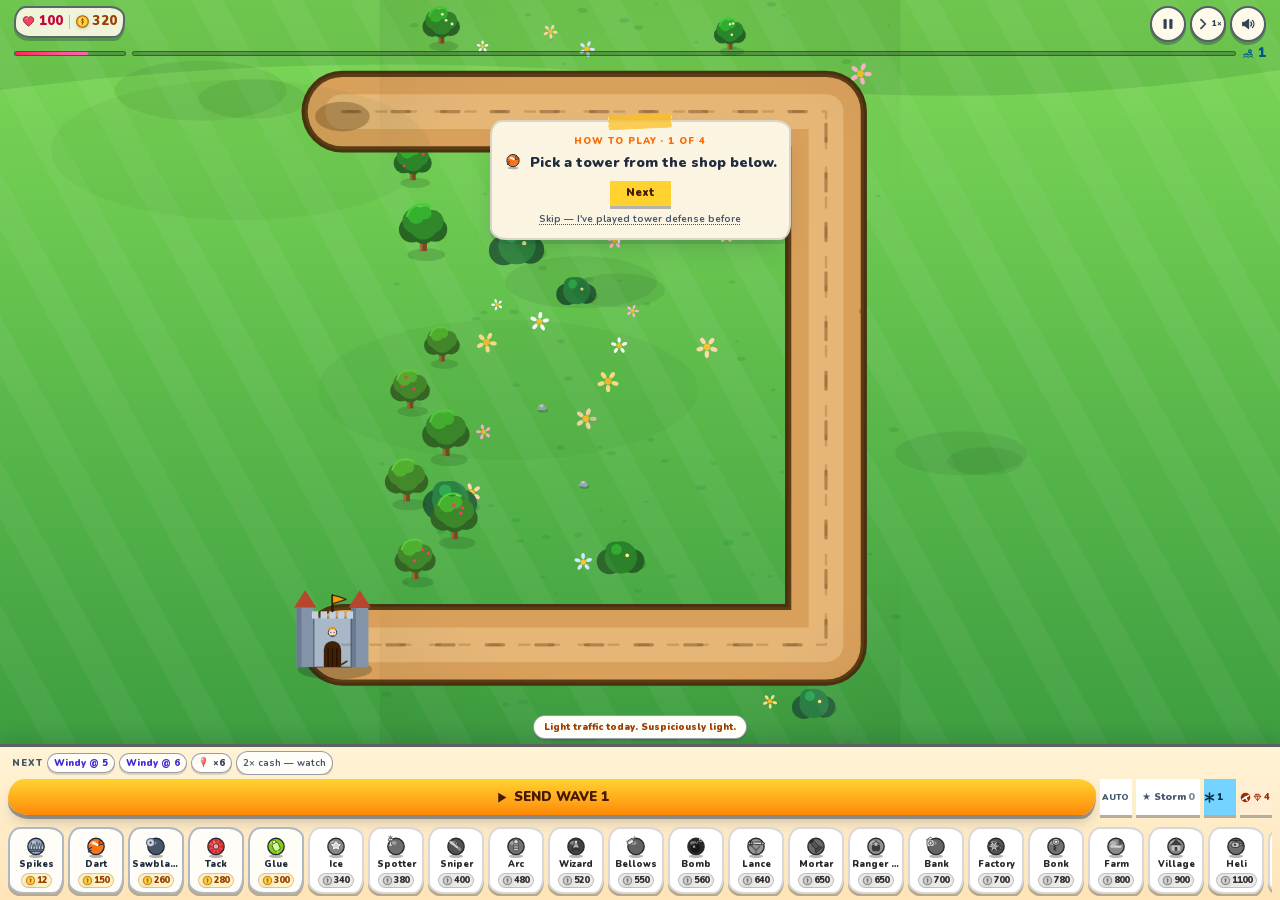
==== commit acffb6b2: "Deploy Balloon Burst 2.4.0 (from modern-tower-defense-app@cbd5e78)" ====
--- a/index.html
+++ b/index.html
@@ -81,7 +81,7 @@
       @keyframes bootbob { 0%,100% { transform: translateY(0); } 50% { transform: translateY(-8px); } }
       @media (prefers-reduced-motion: reduce) { #boot-logo .b { animation: none; } }
     </style>
-    <script type="module" crossorigin src="./assets/index-CwzRM0l-.js"></script>
+    <script type="module" crossorigin src="./assets/index-DtbNKnb_.js"></script>
     <link rel="stylesheet" crossorigin href="./assets/index-DedmgFKP.css">
   </head>
   <body>
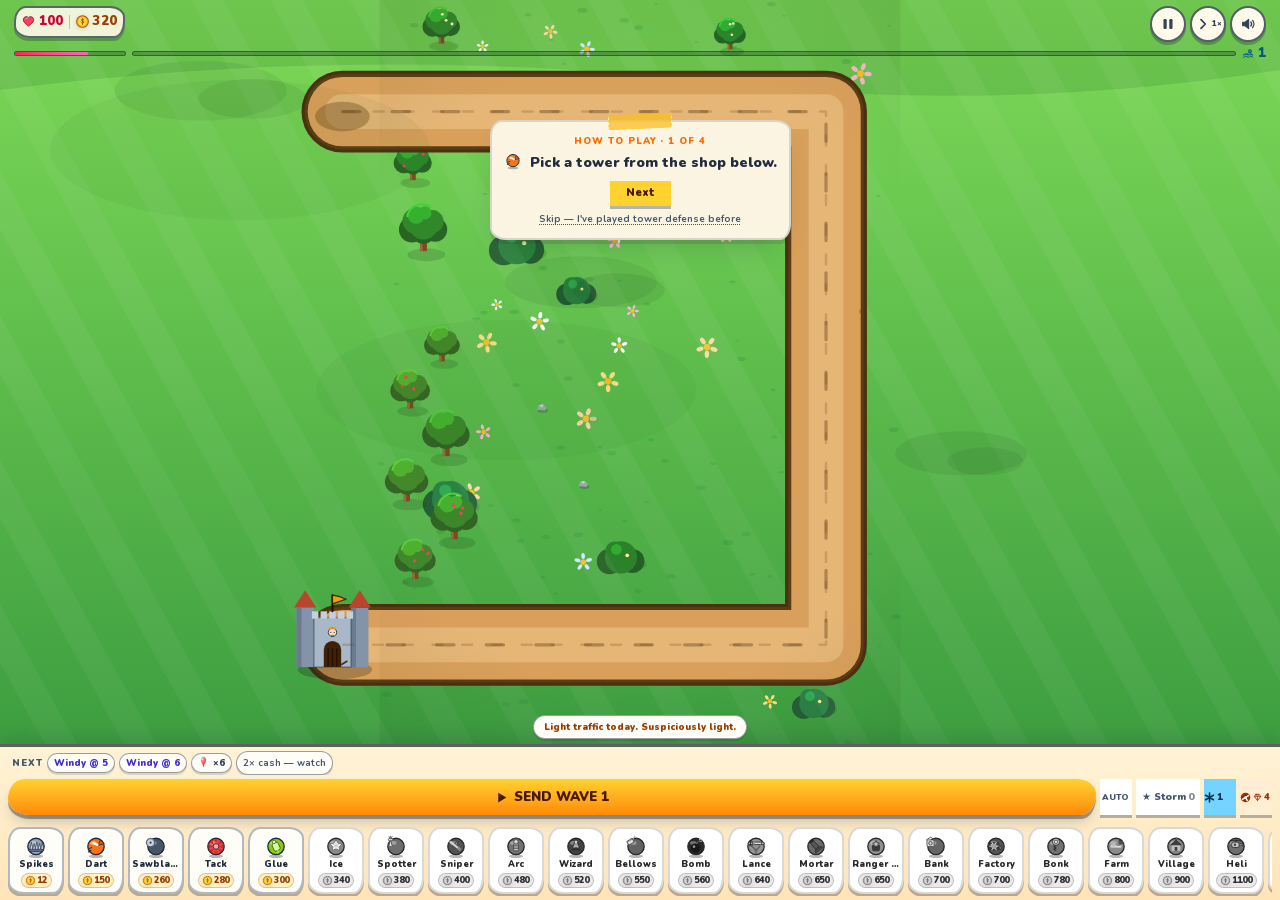
==== commit 85142046: "Deploy Balloon Burst 2.4.0 (from modern-tower-defense-app@4d328be)" ====
--- a/index.html
+++ b/index.html
@@ -81,7 +81,7 @@
       @keyframes bootbob { 0%,100% { transform: translateY(0); } 50% { transform: translateY(-8px); } }
       @media (prefers-reduced-motion: reduce) { #boot-logo .b { animation: none; } }
     </style>
-    <script type="module" crossorigin src="./assets/index-DtbNKnb_.js"></script>
+    <script type="module" crossorigin src="./assets/index-CNBSyS2z.js"></script>
     <link rel="stylesheet" crossorigin href="./assets/index-DedmgFKP.css">
   </head>
   <body>
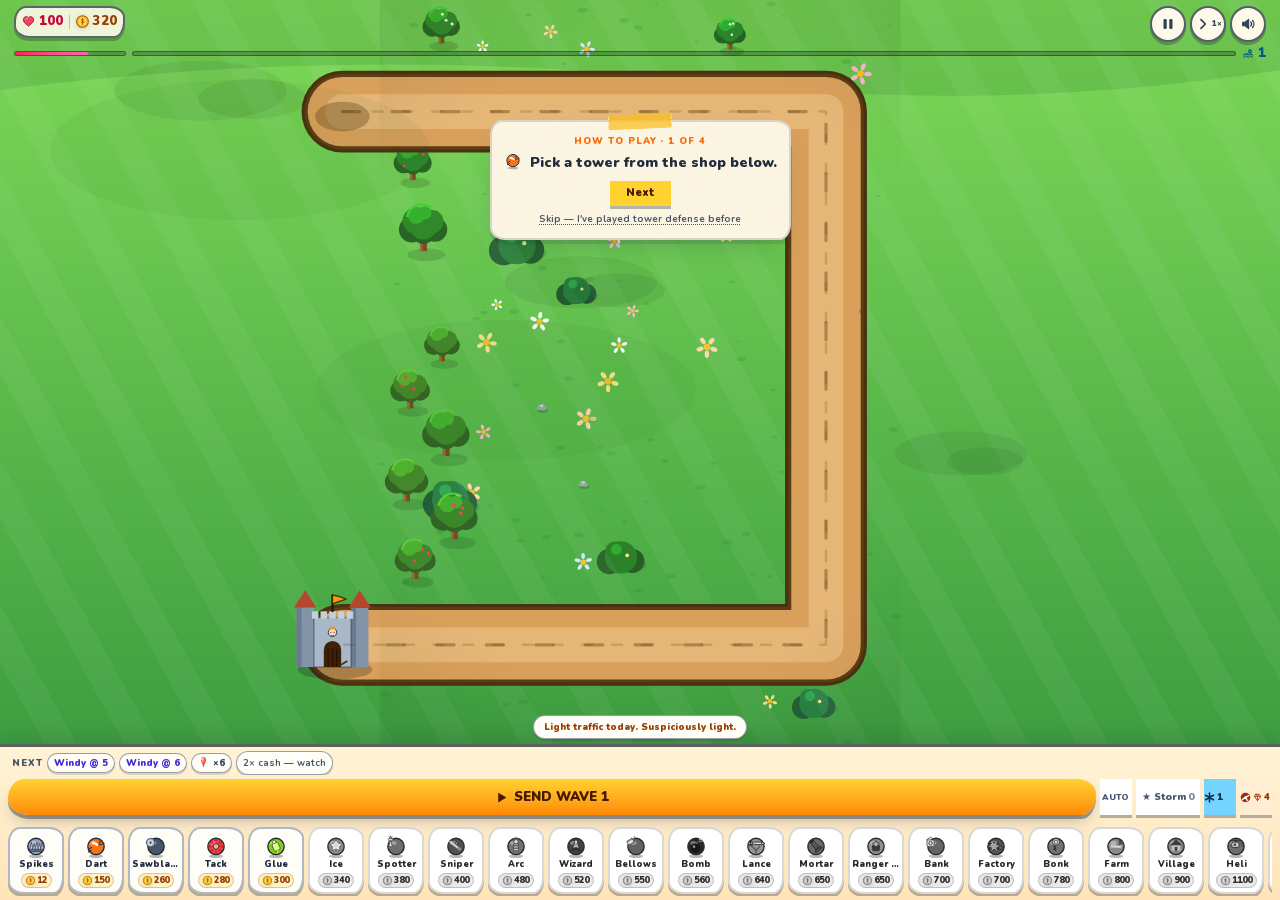
==== commit a0c7b9e5: "Deploy Balloon Burst 2.4.0 (from modern-tower-defense-app@c18b6e6)" ====
--- a/index.html
+++ b/index.html
@@ -81,7 +81,7 @@
       @keyframes bootbob { 0%,100% { transform: translateY(0); } 50% { transform: translateY(-8px); } }
       @media (prefers-reduced-motion: reduce) { #boot-logo .b { animation: none; } }
     </style>
-    <script type="module" crossorigin src="./assets/index-CNBSyS2z.js"></script>
+    <script type="module" crossorigin src="./assets/index-CKTeN1rA.js"></script>
     <link rel="stylesheet" crossorigin href="./assets/index-DedmgFKP.css">
   </head>
   <body>
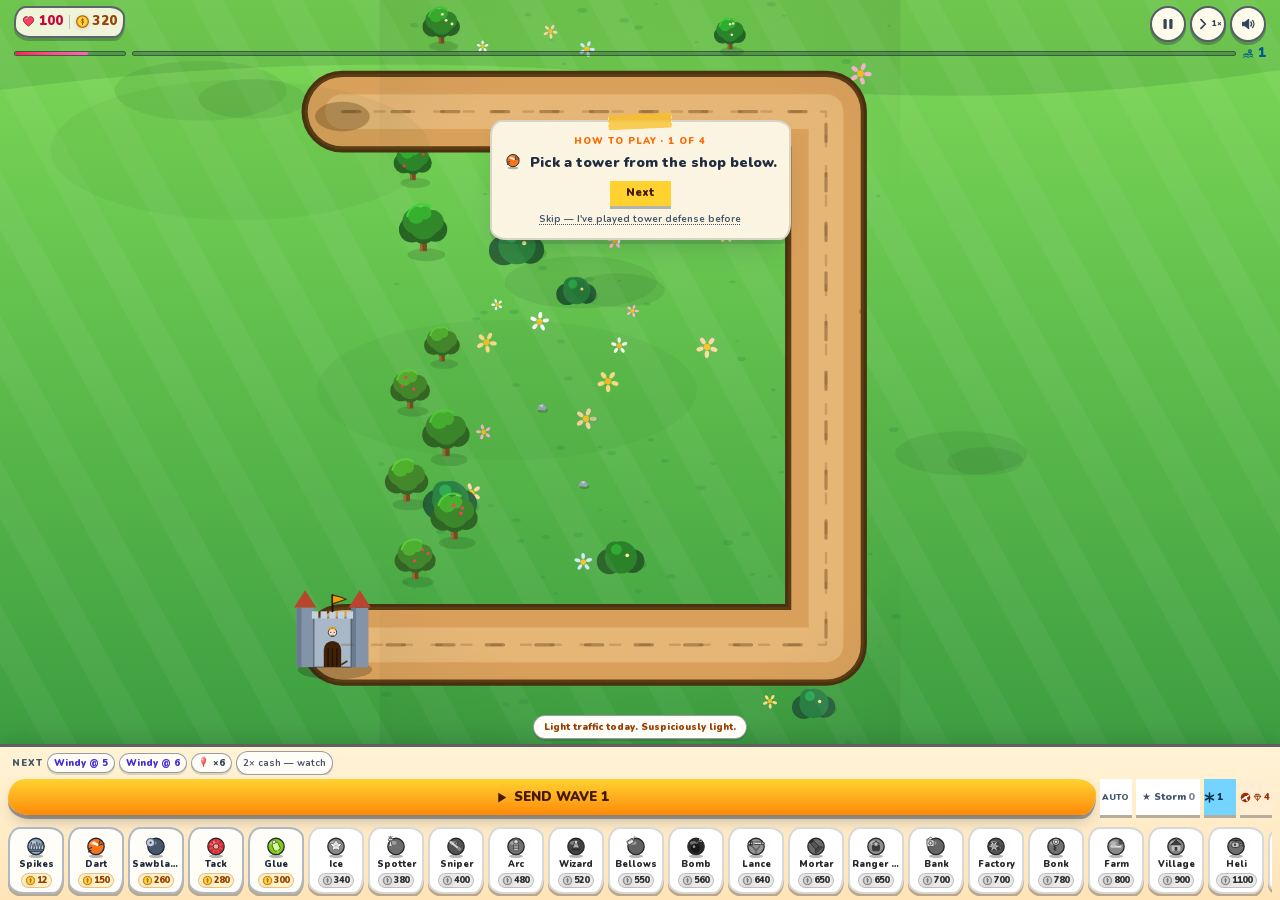
==== commit 80813645: "Deploy Balloon Burst 2.4.0 (from modern-tower-defense-app@5603bae)" ====
--- a/index.html
+++ b/index.html
@@ -81,7 +81,7 @@
       @keyframes bootbob { 0%,100% { transform: translateY(0); } 50% { transform: translateY(-8px); } }
       @media (prefers-reduced-motion: reduce) { #boot-logo .b { animation: none; } }
     </style>
-    <script type="module" crossorigin src="./assets/index-CKTeN1rA.js"></script>
+    <script type="module" crossorigin src="./assets/index-BzrveHLZ.js"></script>
     <link rel="stylesheet" crossorigin href="./assets/index-DedmgFKP.css">
   </head>
   <body>
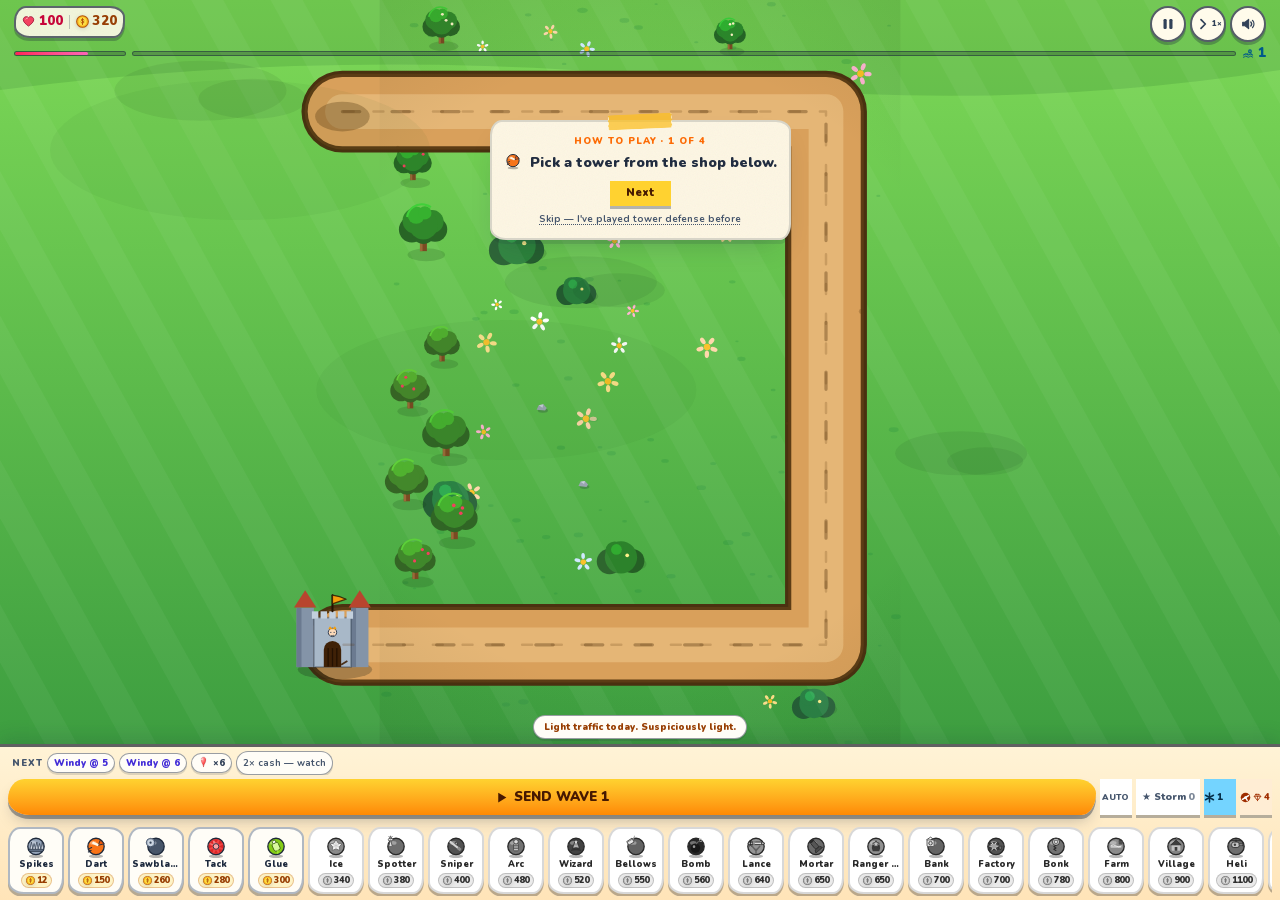
==== commit f6706b9a: "Deploy Balloon Burst 2.4.0 (from modern-tower-defense-app@22198d9)" ====
--- a/index.html
+++ b/index.html
@@ -81,7 +81,7 @@
       @keyframes bootbob { 0%,100% { transform: translateY(0); } 50% { transform: translateY(-8px); } }
       @media (prefers-reduced-motion: reduce) { #boot-logo .b { animation: none; } }
     </style>
-    <script type="module" crossorigin src="./assets/index-BzrveHLZ.js"></script>
+    <script type="module" crossorigin src="./assets/index-D8DheV9x.js"></script>
     <link rel="stylesheet" crossorigin href="./assets/index-DedmgFKP.css">
   </head>
   <body>
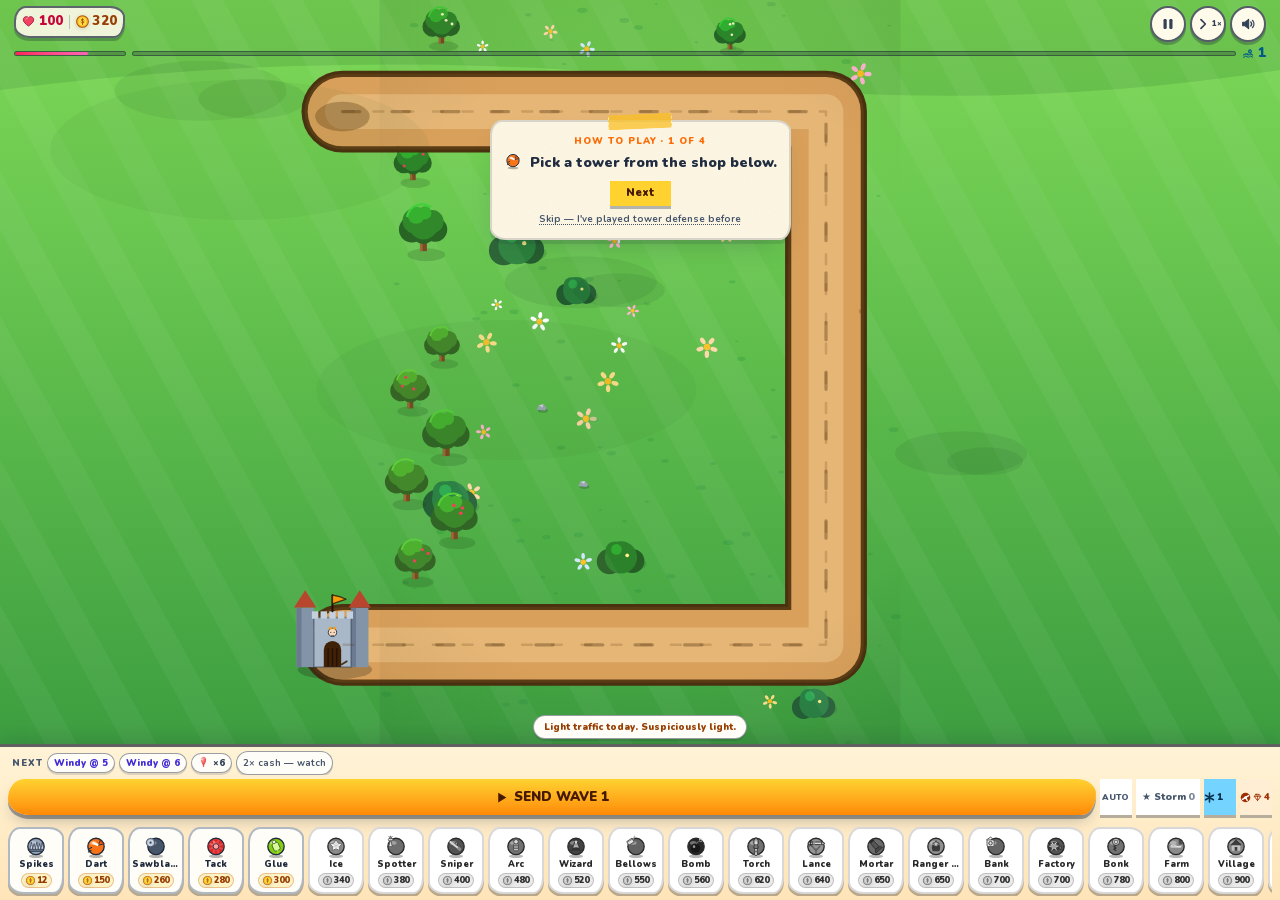
==== commit b0f83d6c: "Deploy Balloon Burst 2.4.0 (from modern-tower-defense-app@540fd0c)" ====
--- a/index.html
+++ b/index.html
@@ -81,7 +81,7 @@
       @keyframes bootbob { 0%,100% { transform: translateY(0); } 50% { transform: translateY(-8px); } }
       @media (prefers-reduced-motion: reduce) { #boot-logo .b { animation: none; } }
     </style>
-    <script type="module" crossorigin src="./assets/index-D8DheV9x.js"></script>
+    <script type="module" crossorigin src="./assets/index-CH6jTu7u.js"></script>
     <link rel="stylesheet" crossorigin href="./assets/index-DedmgFKP.css">
   </head>
   <body>
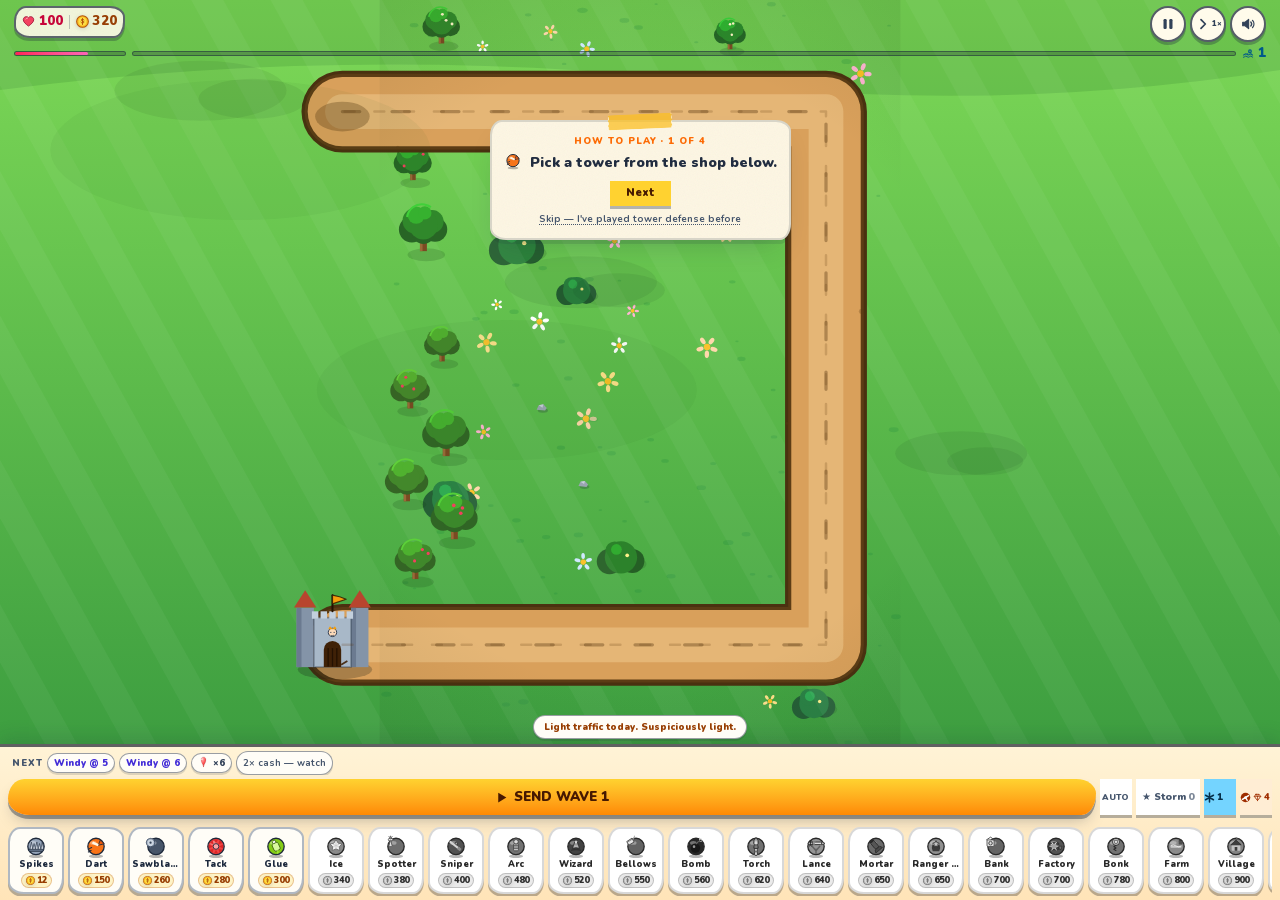
==== commit de39cff8: "Deploy Balloon Burst 2.4.0 (from modern-tower-defense-app@2238dc0)" ====
--- a/index.html
+++ b/index.html
@@ -81,7 +81,7 @@
       @keyframes bootbob { 0%,100% { transform: translateY(0); } 50% { transform: translateY(-8px); } }
       @media (prefers-reduced-motion: reduce) { #boot-logo .b { animation: none; } }
     </style>
-    <script type="module" crossorigin src="./assets/index-CH6jTu7u.js"></script>
+    <script type="module" crossorigin src="./assets/index-WCWl6MRe.js"></script>
     <link rel="stylesheet" crossorigin href="./assets/index-DedmgFKP.css">
   </head>
   <body>
